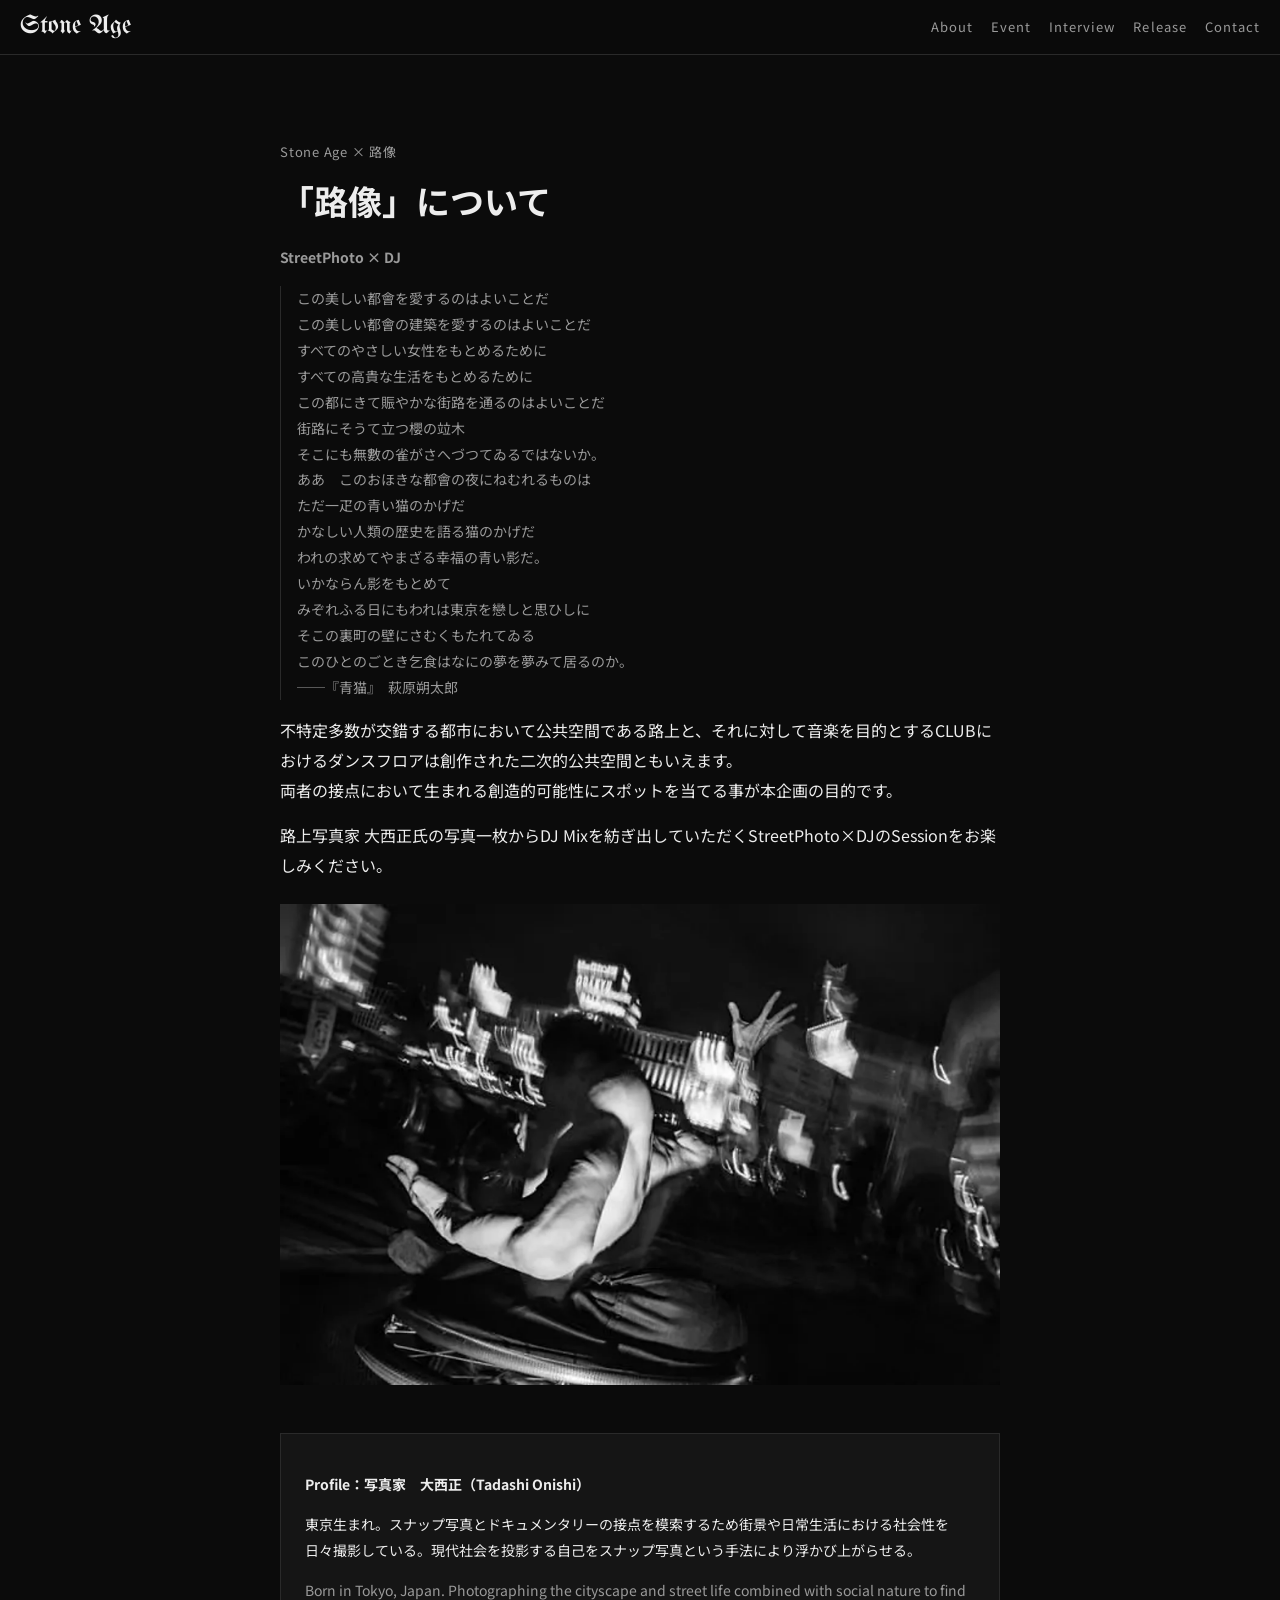
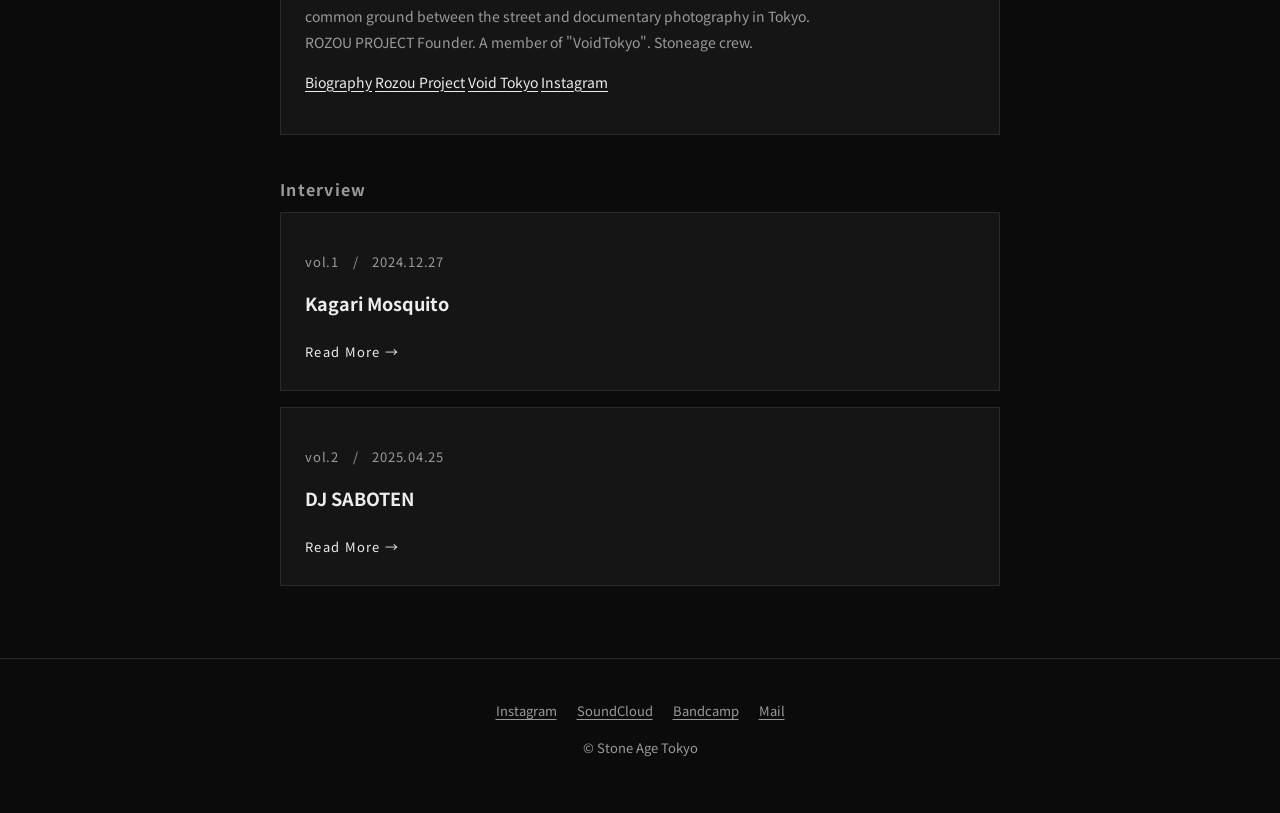
==== interview/index.html @ 6eb326c9 "Interview vol.1 Kagari Mosquito を追加し、トップで大きく紹介 - 元サイトの記事（2024.12.27）の本文（日英）、写真（2倍に拡大）、SoundCloud ミック" ====
<!doctype html>
<html lang="ja">
<head>
  <meta charset="utf-8">
  <meta name="viewport" content="width=device-width, initial-scale=1">
  <title>「路像」について｜Stone Age Tokyo</title>
  <meta name="description" content="路上写真とDJを掛け合わせる Stone Age × 路像「StreetPhoto × DJ」について。">
  <link rel="preconnect" href="https://fonts.googleapis.com">
  <link rel="preconnect" href="https://fonts.gstatic.com" crossorigin>
  <link href="https://fonts.googleapis.com/css2?family=Noto+Sans+JP:wght@400;700&family=UnifrakturMaguntia&display=swap" rel="stylesheet">
  <link rel="stylesheet" href="../assets/style.css">
</head>
<body>
  <header class="site-header">
    <a class="logo" href="../">Stone Age</a>
    <nav class="nav">
      <a href="../#about">About</a>
      <a href="../#event">Event</a>
      <a href="../#interview">Interview</a>
      <a href="../#release">Release</a>
      <a href="../#contact">Contact</a>
    </nav>
  </header>

  <main>
    <section>
      <div class="article">
        <p class="meta">Stone Age × 路像</p>
        <h1>「路像」について<br><span class="en">StreetPhoto × DJ</span></h1>

        <p class="poem">この美しい都會を愛するのはよいことだ
この美しい都會の建築を愛するのはよいことだ
すべてのやさしい女性をもとめるために
すべての高貴な生活をもとめるために
この都にきて賑やかな街路を通るのはよいことだ
街路にそうて立つ櫻の竝木
そこにも無數の雀がさへづつてゐるではないか。
ああ　このおほきな都會の夜にねむれるものは
ただ一疋の青い猫のかげだ
かなしい人類の歴史を語る猫のかげだ
われの求めてやまざる幸福の青い影だ。
いかならん影をもとめて
みぞれふる日にもわれは東京を戀しと思ひしに
そこの裏町の壁にさむくもたれてゐる
このひとのごとき乞食はなにの夢を夢みて居るのか。
──『青猫』　萩原朔太郎</p>

        <p>不特定多数が交錯する都市において公共空間である路上と、それに対して音楽を目的とするCLUBにおけるダンスフロアは創作された二次的公共空間ともいえます。<br>
        両者の接点において生まれる創造的可能性にスポットを当てる事が本企画の目的です。</p>
        <p>路上写真家 大西正氏の写真一枚からDJ Mixを紡ぎ出していただくStreetPhoto×DJのSessionをお楽しみください。</p>

        <img src="../assets/img/rozou.webp" alt="大西正の路上写真" width="1770" height="1182" style="margin:24px 0">

        <div class="profile" id="tadashi-onishi">
          <p><b>Profile：写真家　大西正（Tadashi Onishi）</b></p>
          <p>東京生まれ。スナップ写真とドキュメンタリーの接点を模索するため街景や日常生活における社会性を日々撮影している。現代社会を投影する自己をスナップ写真という手法により浮かび上がらせる。</p>
          <p class="en">Born in Tokyo, Japan. Photographing the cityscape and street life combined with social nature to find common ground between the street and documentary photography in Tokyo.<br>ROZOU PROJECT Founder. A member of "VoidTokyo". Stoneage crew.</p>
          <p>
            <a href="https://www.tadashionishi.com/about" target="_blank" rel="noopener">Biography</a>
            <a href="https://www.tadashionishi.com/rozou" target="_blank" rel="noopener">Rozou Project</a>
            <a href="http://voidtokyo.media/members/tadashionishi" target="_blank" rel="noopener">Void Tokyo</a>
            <a href="https://www.instagram.com/tadashionishi" target="_blank" rel="noopener">Instagram</a>
          </p>
        </div>

        <h2>Interview</h2>
        <a class="card" href="kagari-mosquito.html" style="display:block;text-decoration:none;margin-bottom:16px">
          <p class="meta">vol.1　/　2024.12.27</p>
          <h3>Kagari Mosquito</h3>
          <span class="more">Read More →</span>
        </a>
        <a class="card" href="dj-saboten.html" style="display:block;text-decoration:none">
          <p class="meta">vol.2　/　2025.04.25</p>
          <h3>DJ SABOTEN</h3>
          <span class="more">Read More →</span>
        </a>
      </div>
    </section>
  </main>

  <footer class="site-footer">
    <div class="links">
      <a href="https://www.instagram.com/stone.age.tokyo/" target="_blank" rel="noopener">Instagram</a>
      <a href="https://soundcloud.com/stoneage-tokyo" target="_blank" rel="noopener">SoundCloud</a>
      <a href="https://stoneagetokyo.bandcamp.com/" target="_blank" rel="noopener">Bandcamp</a>
      <a href="mailto:stone.age.since2018@gmail.com">Mail</a>
    </div>
    <p>© Stone Age Tokyo</p>
  </footer>
</body>
</html>
---- assets/style.css ----
:root {
  --bg: #0b0b0b;
  --bg-2: #151515;
  --fg: #ededed;
  --fg-dim: #9a9a9a;
  --line: #2a2a2a;
  --accent: #ffffff;
  --max: 1080px;
  --gutter: 20px;
  --font: "Noto Sans JP", "Hiragino Kaku Gothic ProN", "Yu Gothic", sans-serif;
  --font-display: "UnifrakturMaguntia", "Old English Text MT", serif;
}

* { box-sizing: border-box; }
html { scroll-behavior: smooth; }
body {
  margin: 0;
  background: var(--bg);
  color: var(--fg);
  font-family: var(--font);
  font-size: 16px;
  line-height: 1.85;
  -webkit-font-smoothing: antialiased;
}
a { color: inherit; text-underline-offset: 3px; }
a:hover { color: var(--accent); }
img { max-width: 100%; height: auto; display: block; }

/* header */
.site-header {
  position: sticky; top: 0; z-index: 10;
  display: flex; align-items: center; justify-content: space-between;
  padding: 14px var(--gutter);
  background: rgba(11, 11, 11, .88);
  backdrop-filter: blur(6px);
  border-bottom: 1px solid var(--line);
}
.logo { font-family: var(--font-display); font-size: 26px; text-decoration: none; line-height: 1; white-space: nowrap; margin-right: 16px; }
@media (max-width: 520px) {
  .site-header { flex-direction: column; align-items: flex-start; gap: 8px; }
  .nav { gap: 14px; font-size: 12px; }
}
.nav { display: flex; gap: 18px; flex-wrap: wrap; font-size: 13px; letter-spacing: .08em; }
.nav a { text-decoration: none; color: var(--fg-dim); }
.nav a:hover { color: var(--fg); }

/* hero */
.hero {
  position: relative;
  min-height: 78vh;
  display: grid; place-items: center; text-align: center;
  overflow: hidden;
  background:
    radial-gradient(ellipse at 30% 30%, #3a3a3a 0, transparent 45%),
    radial-gradient(ellipse at 70% 60%, #2b2b2b 0, transparent 50%),
    radial-gradient(ellipse at 50% 90%, #1d1d1d 0, transparent 60%),
    var(--bg);
}
.hero img.hero-bg { position: absolute; inset: 0; width: 100%; height: 100%; object-fit: cover; filter: grayscale(1) contrast(1.1); opacity: .85; }
.hero-inner { position: relative; padding: 0 var(--gutter); }
.hero h1 { font-family: var(--font-display); font-weight: 400; font-size: clamp(56px, 12vw, 128px); line-height: 1; margin: 0; text-shadow: 0 2px 24px rgba(0,0,0,.8); }
.hero .since { font-family: var(--font-display); font-size: clamp(28px, 5vw, 52px); margin: 8px 0 0; text-shadow: 0 2px 16px rgba(0,0,0,.8); }
.hero .tagline { margin: 20px 0 0; color: var(--fg-dim); font-size: 14px; letter-spacing: .12em; }

/* sections */
main section { padding: 72px var(--gutter); border-bottom: 1px solid var(--line); }
.wrap { max-width: var(--max); margin: 0 auto; }
.section-title { font-family: var(--font-display); font-weight: 400; font-size: clamp(36px, 6vw, 56px); margin: 0 0 8px; line-height: 1.1; }
.section-sub { color: var(--fg-dim); font-size: 13px; letter-spacing: .12em; margin: 0 0 32px; }
.lead { font-size: 18px; }
.en { color: var(--fg-dim); font-size: 14px; }
.grid-2 { display: grid; gap: 32px; grid-template-columns: 1fr; }
@media (min-width: 760px) { .grid-2 { grid-template-columns: 1fr 1fr; } }

/* cards */
.card { background: var(--bg-2); border: 1px solid var(--line); padding: 24px; }
.card h3 { margin: 0 0 8px; font-size: 18px; }
.meta { color: var(--fg-dim); font-size: 13px; letter-spacing: .06em; }
.more { display: inline-block; margin-top: 12px; font-size: 13px; letter-spacing: .1em; }

/* events */
.event { display: grid; gap: 8px 24px; padding: 24px 0; border-top: 1px solid var(--line); }
.event:first-of-type { border-top: 0; }
@media (min-width: 760px) { .event { grid-template-columns: 180px 1fr; } }
.event .date { font-size: 14px; color: var(--fg-dim); letter-spacing: .06em; }
.event h3 { margin: 0; font-size: 20px; }
.event .venue { color: var(--fg-dim); font-size: 14px; margin: 0 0 8px; }
.lineup { margin: 0; padding: 0; list-style: none; font-size: 14px; }
.lineup li { margin: 2px 0; }
.lineup b { display: inline-block; min-width: 90px; color: var(--fg-dim); font-weight: 400; }
.next { border: 1px dashed var(--line); padding: 24px; color: var(--fg-dim); }

.flyer { width: 100%; max-width: 360px; margin-top: 16px; border: 1px solid var(--line); }
.video { position: relative; aspect-ratio: 16 / 9; margin: 8px 0; max-width: 720px; }
.video iframe { position: absolute; inset: 0; width: 100%; height: 100%; border: 0; }
.card.feature { display: grid; gap: 24px; margin-top: 24px; align-items: center; }
.card.feature img { width: 100%; aspect-ratio: 1 / 1; object-fit: cover; }
.card.feature h3 { font-size: 28px; }
@media (min-width: 760px) { .card.feature { grid-template-columns: 2fr 3fr; } }
.card-img { width: 100%; aspect-ratio: 3 / 2; object-fit: cover; margin-bottom: 16px; filter: grayscale(.15); }

/* release */
.release-cover { width: 100%; aspect-ratio: 1 / 1; object-fit: cover; background: var(--bg-2); border: 1px solid var(--line); }
.button { display: inline-block; padding: 10px 18px; border: 1px solid var(--fg); text-decoration: none; font-size: 13px; letter-spacing: .1em; margin: 8px 8px 0 0; }
.button:hover { background: var(--fg); color: var(--bg); }

/* article */
.article { max-width: 720px; margin: 0 auto; }
.article h1 { font-size: clamp(24px, 4vw, 34px); line-height: 1.4; margin: 0 0 8px; }
.article h2 { font-size: 16px; margin: 40px 0 8px; color: var(--fg-dim); letter-spacing: .08em; }
.poem { white-space: pre-line; color: var(--fg-dim); font-size: 14px; border-left: 1px solid var(--line); padding-left: 16px; }
.profile { margin-top: 48px; padding: 24px; background: var(--bg-2); border: 1px solid var(--line); font-size: 14px; }

/* footer */
.site-footer { padding: 40px var(--gutter); text-align: center; color: var(--fg-dim); font-size: 13px; }
.site-footer .links { display: flex; gap: 20px; justify-content: center; margin-bottom: 12px; flex-wrap: wrap; }
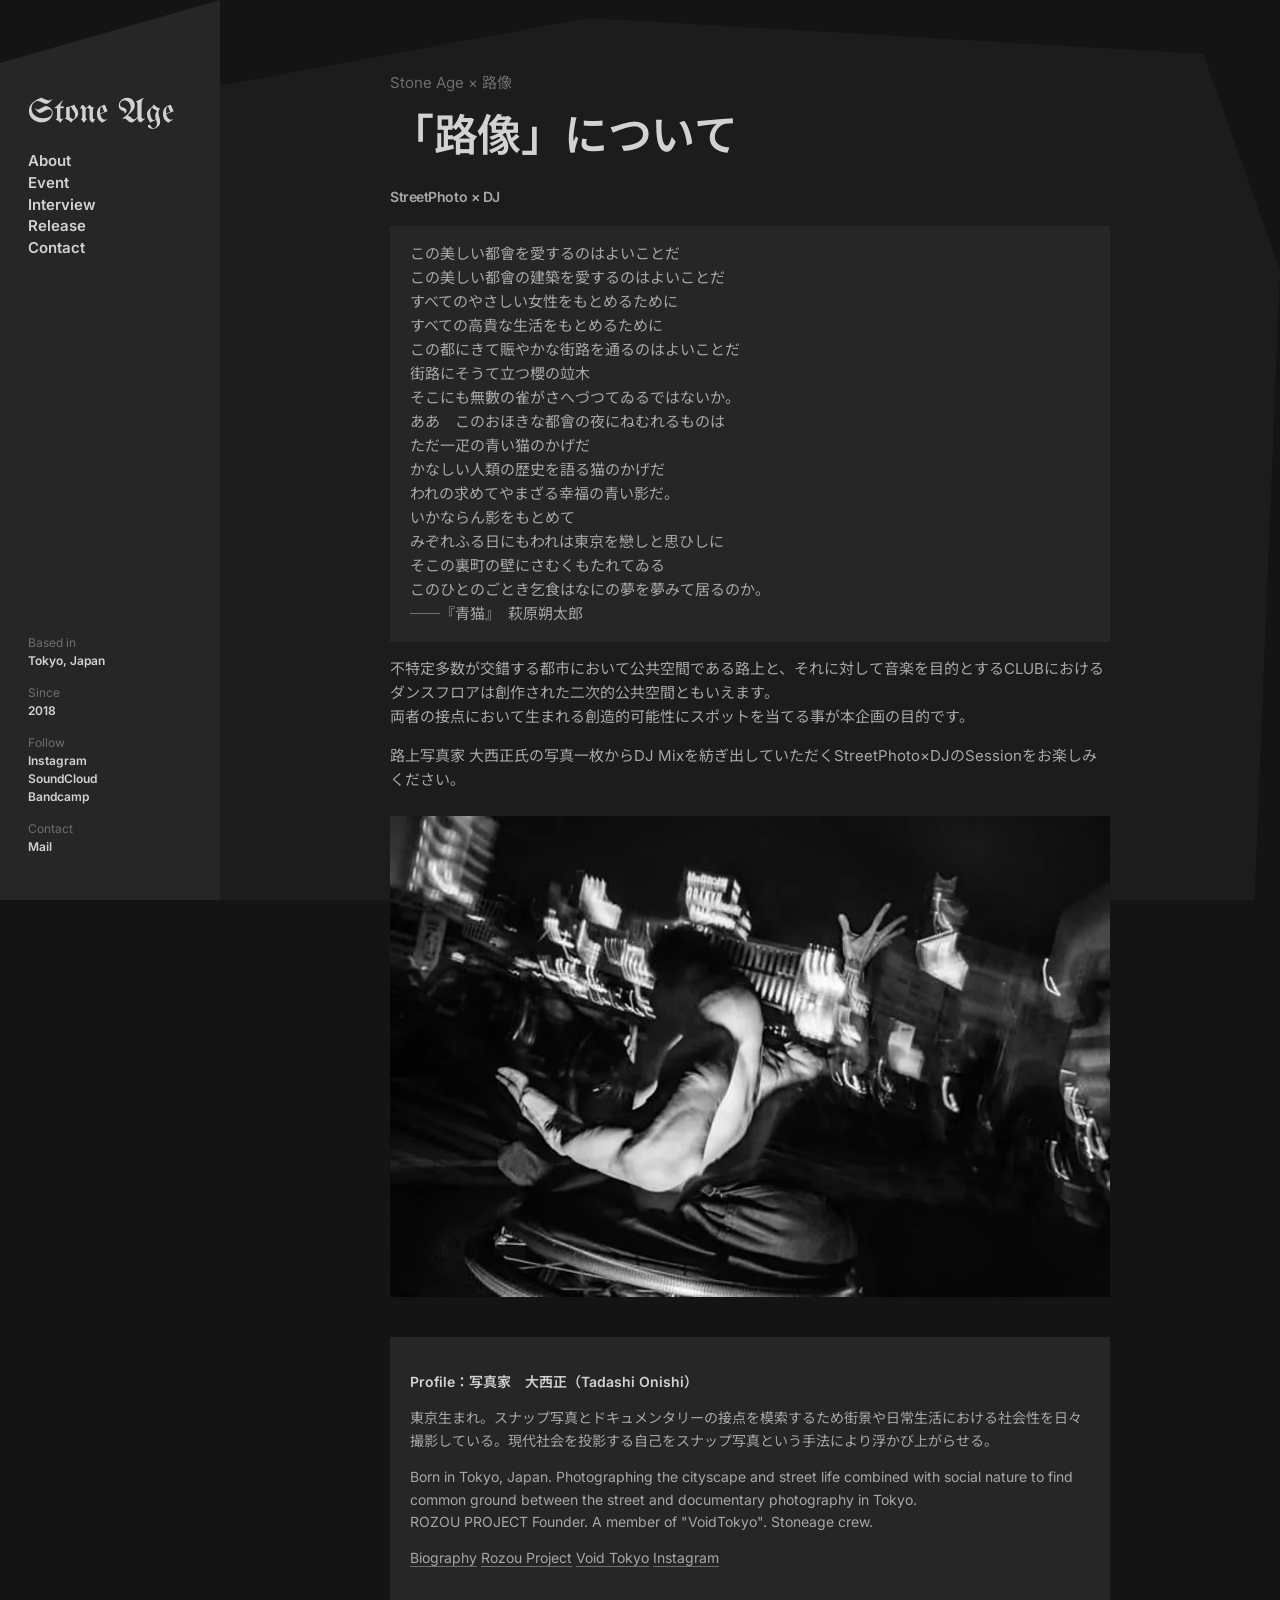
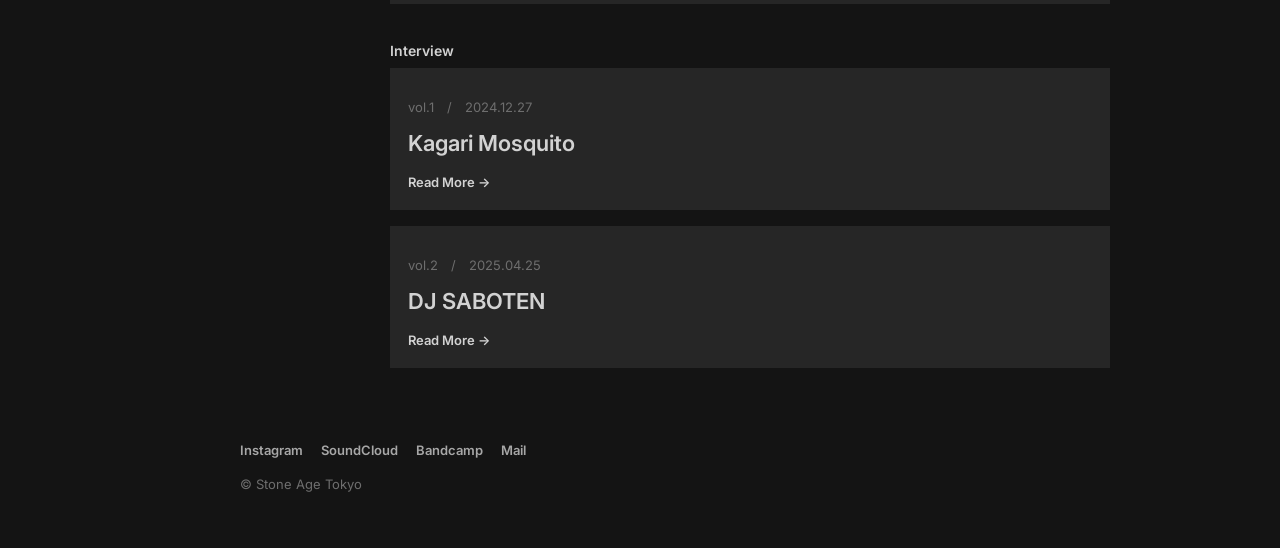
==== commit 3854a983: "デザインを調整（グレーの階調・グロテスク体・左サイドバー・日付カード） - 抑えたグレーの配色と Inter の太字見出しに変更（ロゴと題字はブラックレターのまま） - PC では左に固定サイドバー（" ====
--- a/interview/index.html
+++ b/interview/index.html
@@ -7,7 +7,7 @@
   <meta name="description" content="路上写真とDJを掛け合わせる Stone Age × 路像「StreetPhoto × DJ」について。">
   <link rel="preconnect" href="https://fonts.googleapis.com">
   <link rel="preconnect" href="https://fonts.gstatic.com" crossorigin>
-  <link href="https://fonts.googleapis.com/css2?family=Noto+Sans+JP:wght@400;700&family=UnifrakturMaguntia&display=swap" rel="stylesheet">
+  <link href="https://fonts.googleapis.com/css2?family=Inter:wght@400;600&family=Noto+Sans+JP:wght@400;600&family=UnifrakturMaguntia&display=swap" rel="stylesheet">
   <link rel="stylesheet" href="../assets/style.css">
 </head>
 <body>
@@ -20,6 +20,12 @@
       <a href="../#release">Release</a>
       <a href="../#contact">Contact</a>
     </nav>
+    <dl class="side-info">
+      <dt>Based in</dt><dd>Tokyo, Japan</dd>
+      <dt>Since</dt><dd>2018</dd>
+      <dt>Follow</dt><dd><a href="https://www.instagram.com/stone.age.tokyo/" target="_blank" rel="noopener">Instagram</a><br><a href="https://soundcloud.com/stoneage-tokyo" target="_blank" rel="noopener">SoundCloud</a><br><a href="https://stoneagetokyo.bandcamp.com/" target="_blank" rel="noopener">Bandcamp</a></dd>
+      <dt>Contact</dt><dd><a href="mailto:stone.age.since2018@gmail.com">Mail</a></dd>
+    </dl>
   </header>
 
   <main>
--- a/assets/style.css
+++ b/assets/style.css
@@ -1,13 +1,18 @@
+/* 参考：抑えたグレーの階調、グロテスク体の太字見出し、左の固定サイドバー、斜めに切ったパネル、
+   日付カードのグリッド。ロゴとトップの題字だけブラックレターを残す */
 :root {
-  --bg: #0b0b0b;
-  --bg-2: #151515;
-  --fg: #ededed;
-  --fg-dim: #9a9a9a;
-  --line: #2a2a2a;
-  --accent: #ffffff;
-  --max: 1080px;
+  --bg: #141414;
+  --shape: #1c1c1c;
+  --panel: #262626;
+  --panel-2: #2f2f2f;
+  --fg: #a7a7a7;
+  --fg-strong: #d2d2d2;
+  --fg-dim: #6e6e6e;
+  --line: #303030;
+  --side: 220px;
+  --max: 1100px;
   --gutter: 20px;
-  --font: "Noto Sans JP", "Hiragino Kaku Gothic ProN", "Yu Gothic", sans-serif;
+  --font: "Inter", "Noto Sans JP", "Hiragino Kaku Gothic ProN", "Yu Gothic", sans-serif;
   --font-display: "UnifrakturMaguntia", "Old English Text MT", serif;
 }
 
@@ -18,99 +23,150 @@
   background: var(--bg);
   color: var(--fg);
   font-family: var(--font);
-  font-size: 16px;
-  line-height: 1.85;
+  font-size: 15px;
+  line-height: 1.6;
   -webkit-font-smoothing: antialiased;
 }
-a { color: inherit; text-underline-offset: 3px; }
-a:hover { color: var(--accent); }
+/* 背景の斜めの面 */
+body::before {
+  content: ""; position: fixed; inset: 0; z-index: -1; pointer-events: none;
+  background: var(--shape);
+  clip-path: polygon(0 14%, 46% 2%, 94% 6%, 100% 30%, 98% 100%, 0 100%);
+}
+a { color: inherit; text-decoration: none; }
+a:hover { color: var(--fg-strong); }
+p a, .lineup a { text-decoration: underline; text-underline-offset: 3px; text-decoration-color: var(--fg-dim); }
 img { max-width: 100%; height: auto; display: block; }
+b, strong { font-weight: 600; color: var(--fg-strong); }
 
-/* header */
+/* ヘッダー（スマホは上部、PC は左の固定サイドバー） */
 .site-header {
   position: sticky; top: 0; z-index: 10;
-  display: flex; align-items: center; justify-content: space-between;
+  display: flex; align-items: center; justify-content: space-between; flex-wrap: wrap; gap: 8px 16px;
   padding: 14px var(--gutter);
-  background: rgba(11, 11, 11, .88);
+  background: rgba(20, 20, 20, .92);
   backdrop-filter: blur(6px);
-  border-bottom: 1px solid var(--line);
 }
-.logo { font-family: var(--font-display); font-size: 26px; text-decoration: none; line-height: 1; white-space: nowrap; margin-right: 16px; }
-@media (max-width: 520px) {
-  .site-header { flex-direction: column; align-items: flex-start; gap: 8px; }
-  .nav { gap: 14px; font-size: 12px; }
+.logo { font-family: var(--font-display); font-size: 28px; line-height: 1; white-space: nowrap; color: var(--fg-strong); }
+.nav { display: flex; gap: 14px; flex-wrap: wrap; font-weight: 600; font-size: 14px; color: var(--fg-strong); }
+.side-info { display: none; }
+
+@media (min-width: 960px) {
+  body { padding-left: var(--side); }
+  .site-header {
+    position: fixed; left: 0; top: 0; bottom: 0; width: var(--side);
+    flex-direction: column; align-items: flex-start; justify-content: flex-start; flex-wrap: nowrap;
+    padding: 96px 24px 32px 28px; gap: 20px;
+    background: var(--panel);
+    clip-path: polygon(0 7%, 100% 0, 100% 100%, 0 100%);
+    backdrop-filter: none;
+  }
+  .logo { font-size: 34px; }
+  .nav { flex-direction: column; gap: 0; font-size: 15px; line-height: 1.45; }
+  .side-info { display: block; margin-top: auto; font-size: 12px; line-height: 1.5; }
+  .side-info dt { color: var(--fg-dim); margin-top: 14px; }
+  .side-info dd { margin: 0; font-weight: 600; color: var(--fg-strong); }
 }
-.nav { display: flex; gap: 18px; flex-wrap: wrap; font-size: 13px; letter-spacing: .08em; }
-.nav a { text-decoration: none; color: var(--fg-dim); }
-.nav a:hover { color: var(--fg); }
 
-/* hero */
+/* トップ：斜めに切った画像パネル */
 .hero {
   position: relative;
-  min-height: 78vh;
+  min-height: 62vh;
+  margin: 24px var(--gutter) 0;
   display: grid; place-items: center; text-align: center;
   overflow: hidden;
-  background:
-    radial-gradient(ellipse at 30% 30%, #3a3a3a 0, transparent 45%),
-    radial-gradient(ellipse at 70% 60%, #2b2b2b 0, transparent 50%),
-    radial-gradient(ellipse at 50% 90%, #1d1d1d 0, transparent 60%),
-    var(--bg);
+  background: var(--panel);
+  clip-path: polygon(0 4%, 100% 0, 100% 90%, 0 100%);
 }
-.hero img.hero-bg { position: absolute; inset: 0; width: 100%; height: 100%; object-fit: cover; filter: grayscale(1) contrast(1.1); opacity: .85; }
+.hero img.hero-bg { position: absolute; inset: 0; width: 100%; height: 100%; object-fit: cover; filter: grayscale(1) contrast(1.05) brightness(.8); }
 .hero-inner { position: relative; padding: 0 var(--gutter); }
-.hero h1 { font-family: var(--font-display); font-weight: 400; font-size: clamp(56px, 12vw, 128px); line-height: 1; margin: 0; text-shadow: 0 2px 24px rgba(0,0,0,.8); }
-.hero .since { font-family: var(--font-display); font-size: clamp(28px, 5vw, 52px); margin: 8px 0 0; text-shadow: 0 2px 16px rgba(0,0,0,.8); }
-.hero .tagline { margin: 20px 0 0; color: var(--fg-dim); font-size: 14px; letter-spacing: .12em; }
+.hero h1 { font-family: var(--font-display); font-weight: 400; font-size: clamp(56px, 11vw, 120px); line-height: 1; margin: 0; color: #e6e6e6; text-shadow: 0 2px 24px rgba(0,0,0,.8); }
+.hero .since { font-family: var(--font-display); font-size: clamp(26px, 4.5vw, 46px); margin: 8px 0 0; color: #e6e6e6; text-shadow: 0 2px 16px rgba(0,0,0,.8); }
+.hero .tagline { margin: 18px 0 0; color: var(--fg-strong); font-size: 14px; font-weight: 600; text-shadow: 0 1px 8px rgba(0,0,0,.9); }
 
-/* sections */
-main section { padding: 72px var(--gutter); border-bottom: 1px solid var(--line); }
+/* セクション */
+main section { padding: 56px var(--gutter) 24px; }
 .wrap { max-width: var(--max); margin: 0 auto; }
-.section-title { font-family: var(--font-display); font-weight: 400; font-size: clamp(36px, 6vw, 56px); margin: 0 0 8px; line-height: 1.1; }
-.section-sub { color: var(--fg-dim); font-size: 13px; letter-spacing: .12em; margin: 0 0 32px; }
-.lead { font-size: 18px; }
-.en { color: var(--fg-dim); font-size: 14px; }
-.grid-2 { display: grid; gap: 32px; grid-template-columns: 1fr; }
+.section-title { font-family: var(--font); font-weight: 600; font-size: 15px; color: var(--fg-strong); margin: 0 0 4px; line-height: 1.3; }
+.section-sub { color: var(--fg-dim); font-size: 13px; margin: 0 0 20px; }
+main h3 { font-weight: 600; color: var(--fg-strong); }
+#event > .wrap > h3 { font-size: 15px; margin: 32px 0 12px; }
+.lead { font-size: 22px; font-weight: 600; line-height: 1.35; color: var(--fg-strong); }
+.en { color: var(--fg); font-size: 14px; }
+.meta { color: var(--fg-dim); font-size: 13px; }
+.grid-2 { display: grid; gap: 24px; grid-template-columns: 1fr; }
 @media (min-width: 760px) { .grid-2 { grid-template-columns: 1fr 1fr; } }
 
-/* cards */
-.card { background: var(--bg-2); border: 1px solid var(--line); padding: 24px; }
-.card h3 { margin: 0 0 8px; font-size: 18px; }
-.meta { color: var(--fg-dim); font-size: 13px; letter-spacing: .06em; }
-.more { display: inline-block; margin-top: 12px; font-size: 13px; letter-spacing: .1em; }
+/* カード */
+.card { display: block; background: var(--panel); padding: 16px 18px; color: var(--fg); }
+.card:hover { background: var(--panel-2); color: var(--fg); }
+.card h3 { margin: 0 0 6px; font-size: 22px; line-height: 1.15; }
+.more { display: inline-block; margin-top: 10px; font-size: 13px; font-weight: 600; color: var(--fg-strong); }
+.card-img { width: 100%; aspect-ratio: 3 / 2; object-fit: cover; margin-bottom: 14px; filter: grayscale(1); }
 
-/* events */
-.event { display: grid; gap: 8px 24px; padding: 24px 0; border-top: 1px solid var(--line); }
-.event:first-of-type { border-top: 0; }
-@media (min-width: 760px) { .event { grid-template-columns: 180px 1fr; } }
-.event .date { font-size: 14px; color: var(--fg-dim); letter-spacing: .06em; }
-.event h3 { margin: 0; font-size: 20px; }
-.event .venue { color: var(--fg-dim); font-size: 14px; margin: 0 0 8px; }
-.lineup { margin: 0; padding: 0; list-style: none; font-size: 14px; }
-.lineup li { margin: 2px 0; }
-.lineup b { display: inline-block; min-width: 90px; color: var(--fg-dim); font-weight: 400; }
-.next { border: 1px dashed var(--line); padding: 24px; color: var(--fg-dim); }
+/* イベント：日付カードのグリッド */
+.event-grid { display: grid; gap: 2px; grid-template-columns: repeat(auto-fill, minmax(240px, 1fr)); margin-top: 8px; }
+.event { background: var(--panel); padding: 14px 16px 18px; display: flex; flex-direction: column; gap: 4px; }
+.event .date { margin: 0; font-weight: 600; color: var(--fg-strong); font-size: 14px; line-height: 1.3; }
+.event .dow { display: block; font-weight: 400; color: var(--fg); }
+.event h3 { margin: 4px 0 2px; font-size: 22px; line-height: 1.12; letter-spacing: -.01em; }
+.event .venue { margin: 0 0 6px; color: var(--fg); font-size: 13px; }
+.event > div > p { font-size: 13px; }
+.lineup { margin: 6px 0 0; padding: 0; list-style: none; font-size: 12.5px; line-height: 1.5; }
+.lineup li { margin: 3px 0; }
+.lineup b { display: block; color: var(--fg-dim); font-weight: 400; font-size: 11.5px; }
+.next { background: var(--panel); padding: 18px; color: var(--fg); }
+.event.next-event { grid-column: 1 / -1; padding: 22px 24px 26px; }
+.event.next-event h3 { font-size: clamp(28px, 4vw, 44px); }
+.event.next-event .lineup { columns: 2 260px; column-gap: 32px; font-size: 13.5px; }
+.event.next-event .lineup li { break-inside: avoid; }
+.timetable { margin-top: 14px; font-size: 13px; }
+.timetable summary { cursor: pointer; font-weight: 600; color: var(--fg-strong); }
+.timetable .grid-2 { margin-top: 10px; gap: 12px; }
+.timetable .lineup { columns: auto; }
+.flyer { width: 100%; margin-top: 12px; }
+.video { position: relative; aspect-ratio: 16 / 9; margin: 8px 0; }
+.video iframe { position: absolute; inset: 0; width: 100%; height: 100%; border: 0; }
 
-.flyer { width: 100%; max-width: 360px; margin-top: 16px; border: 1px solid var(--line); }
-.video { position: relative; aspect-ratio: 16 / 9; margin: 8px 0; max-width: 720px; }
-.video iframe { position: absolute; inset: 0; width: 100%; height: 100%; border: 0; }
-.card.feature { display: grid; gap: 24px; margin-top: 24px; align-items: center; }
-.card.feature img { width: 100%; aspect-ratio: 1 / 1; object-fit: cover; }
-.card.feature h3 { font-size: 28px; }
+/* 年ごとの見出し・開閉 */
+.year-title { font-family: var(--font); font-weight: 600; font-size: 26px; color: var(--fg-dim); margin: 36px 0 4px; display: inline-block; }
+details.year { margin-top: 20px; }
+details.year > summary { cursor: pointer; list-style: none; }
+details.year > summary::-webkit-details-marker { display: none; }
+details.year > summary .year-title { margin: 8px 0 4px; }
+details.year > summary::after { content: "＋"; margin-left: 12px; font-size: 18px; color: var(--fg-dim); }
+details.year[open] > summary::after { content: "－"; }
+details.year > summary:hover .year-title { color: var(--fg-strong); }
+
+/* インタビュー */
+.vol-tabs { display: flex; gap: 2px; flex-wrap: wrap; margin-top: 16px; }
+.vol-tabs button, .vol-nav a {
+  font: inherit; font-size: 13px; font-weight: 600;
+  padding: 8px 16px; border: 0; background: var(--panel); color: var(--fg);
+  cursor: pointer;
+}
+.vol-tabs button:hover, .vol-nav a:hover { background: var(--panel-2); color: var(--fg-strong); }
+.vol-tabs button[aria-selected="true"], .vol-nav a[aria-current="page"] { background: var(--fg-strong); color: var(--bg); }
+.vol-nav { display: flex; gap: 2px; flex-wrap: wrap; margin: 0 0 24px; }
+.card.feature[hidden] { display: none; }
+.card.feature { display: grid; gap: 20px; margin-top: 2px; align-items: start; padding: 20px; }
+.card.feature img { width: 100%; aspect-ratio: 1 / 1; object-fit: cover; filter: grayscale(1); }
+.card.feature h3 { font-size: clamp(28px, 4vw, 40px); }
 @media (min-width: 760px) { .card.feature { grid-template-columns: 2fr 3fr; } }
-.card-img { width: 100%; aspect-ratio: 3 / 2; object-fit: cover; margin-bottom: 16px; filter: grayscale(.15); }
 
-/* release */
-.release-cover { width: 100%; aspect-ratio: 1 / 1; object-fit: cover; background: var(--bg-2); border: 1px solid var(--line); }
-.button { display: inline-block; padding: 10px 18px; border: 1px solid var(--fg); text-decoration: none; font-size: 13px; letter-spacing: .1em; margin: 8px 8px 0 0; }
-.button:hover { background: var(--fg); color: var(--bg); }
+/* リリース */
+.release-cover { width: 100%; aspect-ratio: 1 / 1; object-fit: cover; background: var(--panel); }
+.button { display: inline-block; padding: 9px 16px; background: var(--panel); color: var(--fg-strong); font-size: 13px; font-weight: 600; margin: 8px 8px 0 0; }
+.button:hover { background: var(--fg-strong); color: var(--bg); }
 
-/* article */
+/* 記事ページ */
 .article { max-width: 720px; margin: 0 auto; }
-.article h1 { font-size: clamp(24px, 4vw, 34px); line-height: 1.4; margin: 0 0 8px; }
-.article h2 { font-size: 16px; margin: 40px 0 8px; color: var(--fg-dim); letter-spacing: .08em; }
-.poem { white-space: pre-line; color: var(--fg-dim); font-size: 14px; border-left: 1px solid var(--line); padding-left: 16px; }
-.profile { margin-top: 48px; padding: 24px; background: var(--bg-2); border: 1px solid var(--line); font-size: 14px; }
+.article h1 { font-size: clamp(30px, 5vw, 44px); line-height: 1.15; margin: 0 0 8px; color: var(--fg-strong); font-weight: 600; letter-spacing: -.01em; }
+.article h2 { font-size: 14px; margin: 36px 0 6px; color: var(--fg-strong); font-weight: 600; }
+.article > p, .article .en p { font-size: 15px; }
+.poem { white-space: pre-line; color: var(--fg); font-size: 14px; background: var(--panel); padding: 16px 20px; }
+.profile { margin-top: 40px; padding: 20px; background: var(--panel); font-size: 14px; }
 
-/* footer */
-.site-footer { padding: 40px var(--gutter); text-align: center; color: var(--fg-dim); font-size: 13px; }
-.site-footer .links { display: flex; gap: 20px; justify-content: center; margin-bottom: 12px; flex-wrap: wrap; }
+/* フッター */
+.site-footer { padding: 48px var(--gutter) 40px; color: var(--fg-dim); font-size: 13px; max-width: var(--max); margin: 0 auto; }
+.site-footer .links { display: flex; gap: 18px; margin-bottom: 10px; flex-wrap: wrap; font-weight: 600; color: var(--fg); }
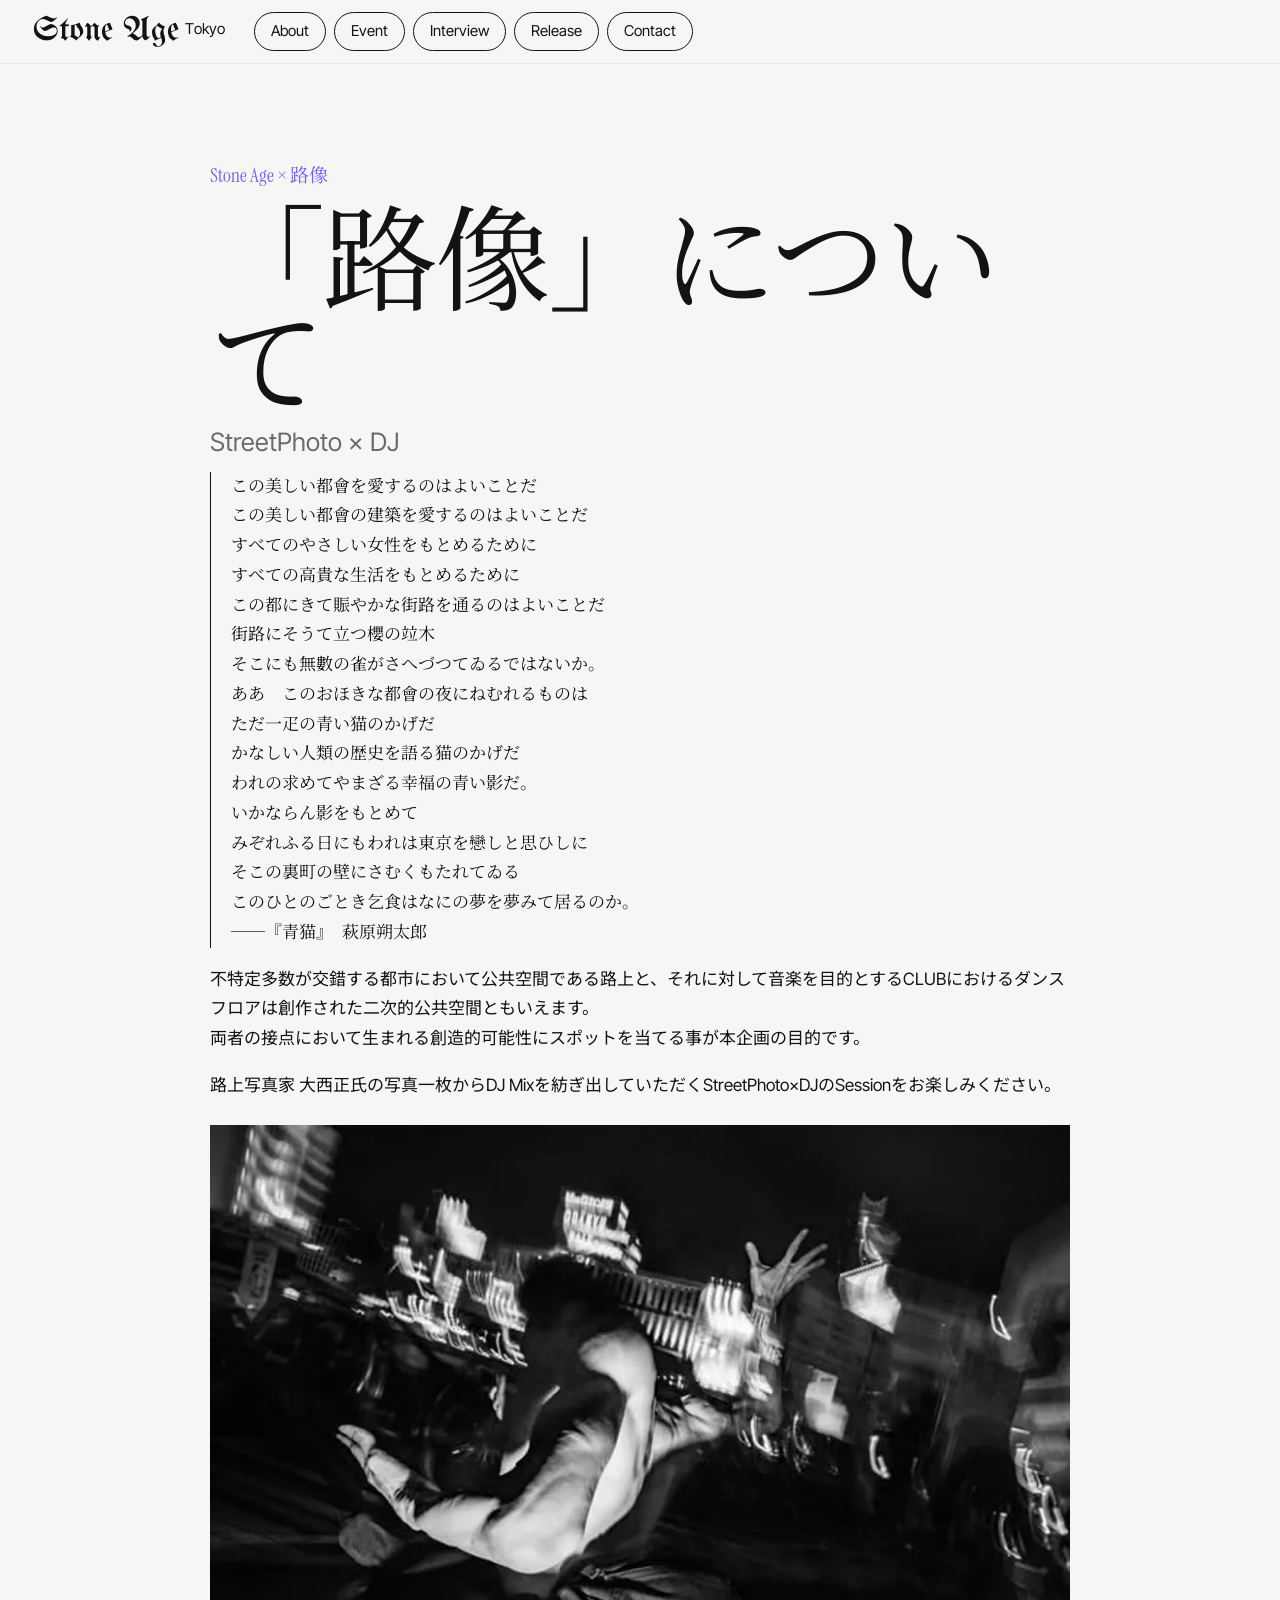
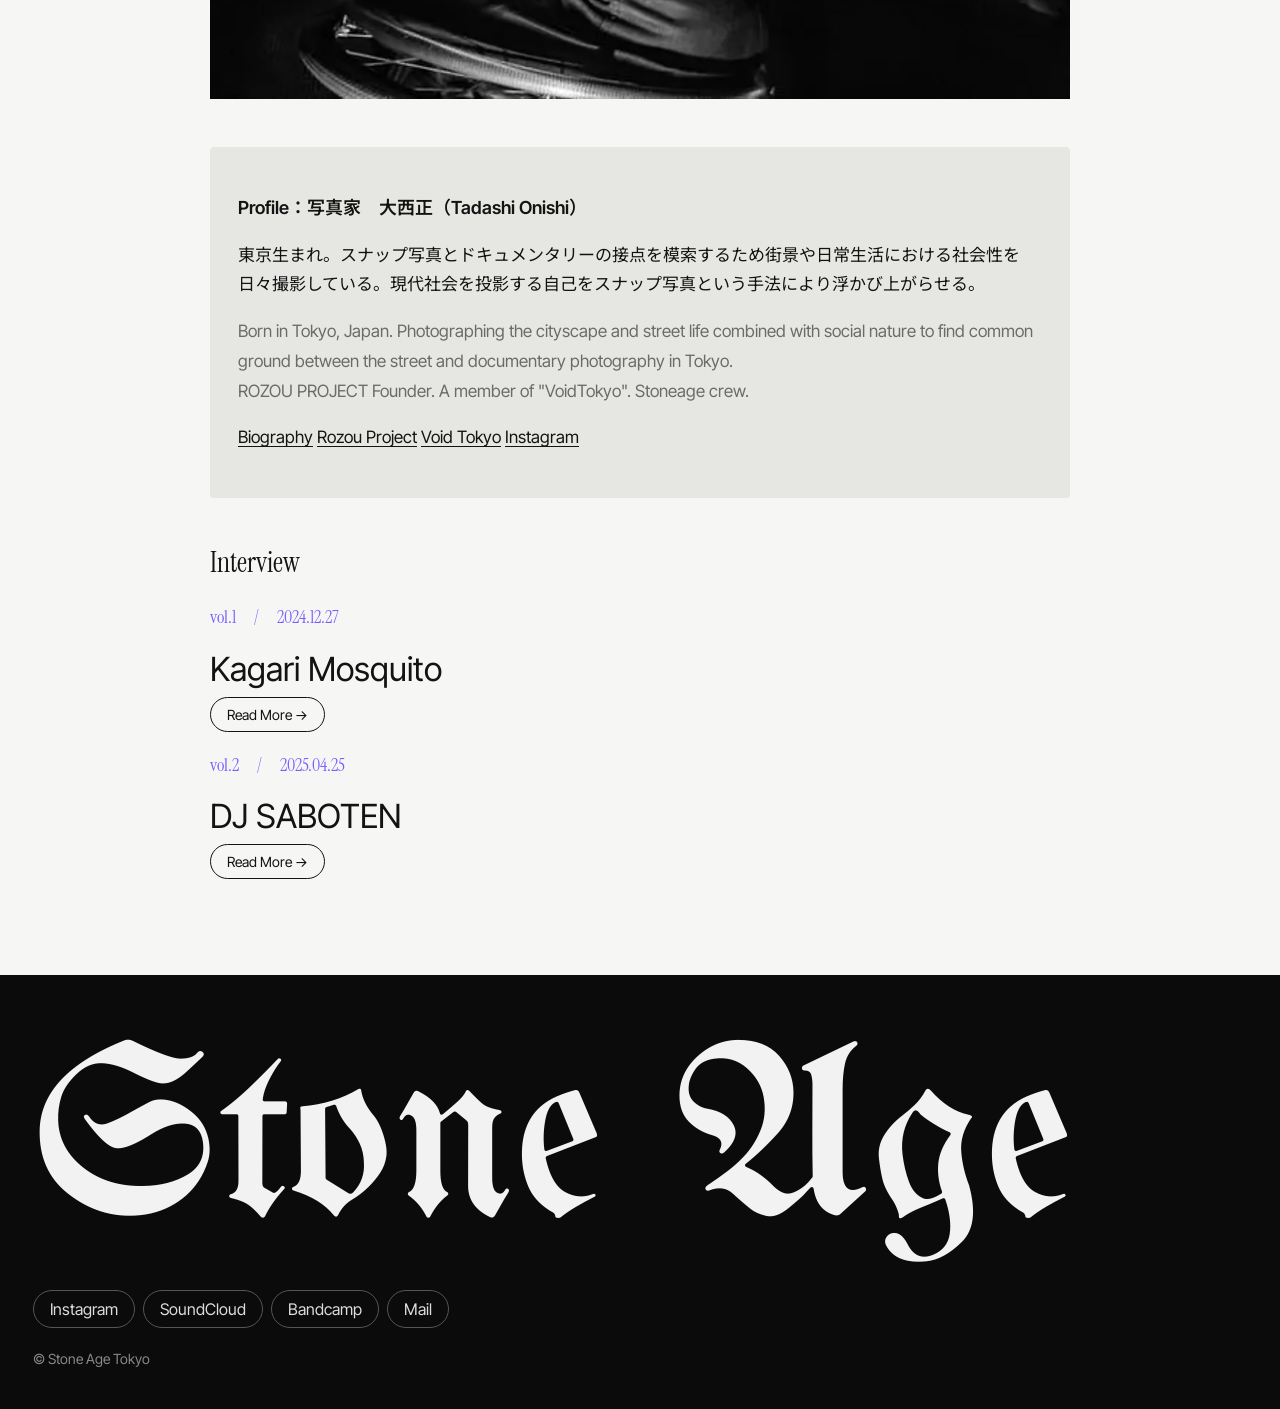
==== commit fa0757a7: "CTM Festival を参考にデザインを作り直し - 明るい紙色の背景、黒アウトラインのピル型ナビ（現在位置を強調） - Instrument Serif の大きな見出しとリード文、Inter T" ====
--- a/interview/index.html
+++ b/interview/index.html
@@ -7,7 +7,7 @@
   <meta name="description" content="路上写真とDJを掛け合わせる Stone Age × 路像「StreetPhoto × DJ」について。">
   <link rel="preconnect" href="https://fonts.googleapis.com">
   <link rel="preconnect" href="https://fonts.gstatic.com" crossorigin>
-  <link href="https://fonts.googleapis.com/css2?family=Inter:wght@400;600&family=Noto+Sans+JP:wght@400;600&family=UnifrakturMaguntia&display=swap" rel="stylesheet">
+  <link href="https://fonts.googleapis.com/css2?family=Inter+Tight:wght@400;500;600&family=Instrument+Serif&family=Noto+Sans+JP:wght@400;600&family=Noto+Serif+JP:wght@400&family=UnifrakturMaguntia&display=swap" rel="stylesheet">
   <link rel="stylesheet" href="../assets/style.css">
 </head>
 <body>
--- a/assets/style.css
+++ b/assets/style.css
@@ -1,19 +1,19 @@
-/* 参考：抑えたグレーの階調、グロテスク体の太字見出し、左の固定サイドバー、斜めに切ったパネル、
-   日付カードのグリッド。ロゴとトップの題字だけブラックレターを残す */
+/* 参考：明るい紙色の背景、黒のアウトラインのピル型ナビ、大きなセリフ体の見出しとリード文、
+   グロテスク体のタイトル、紫のアクセント、大きな写真のカード、黒いフッター。
+   ロゴはブラックレターを残す */
 :root {
-  --bg: #141414;
-  --shape: #1c1c1c;
-  --panel: #262626;
-  --panel-2: #2f2f2f;
-  --fg: #a7a7a7;
-  --fg-strong: #d2d2d2;
-  --fg-dim: #6e6e6e;
-  --line: #303030;
-  --side: 220px;
-  --max: 1100px;
-  --gutter: 20px;
-  --font: "Inter", "Noto Sans JP", "Hiragino Kaku Gothic ProN", "Yu Gothic", sans-serif;
-  --font-display: "UnifrakturMaguntia", "Old English Text MT", serif;
+  --bg: #f6f6f4;
+  --fg: #131314;
+  --fg-dim: #6b6b6b;
+  --line: #131314;
+  --soft: #e6e6e2;
+  --accent: #7a5cff;
+  --ink: #0b0b0c;
+  --max: 1360px;
+  --gutter: clamp(16px, 2.6vw, 36px);
+  --sans: "Inter Tight", "Inter", "Noto Sans JP", "Hiragino Kaku Gothic ProN", sans-serif;
+  --serif: "Instrument Serif", "Noto Serif JP", "Hiragino Mincho ProN", serif;
+  --black: "UnifrakturMaguntia", "Old English Text MT", serif;
 }
 
 * { box-sizing: border-box; }
@@ -22,151 +22,162 @@
   margin: 0;
   background: var(--bg);
   color: var(--fg);
-  font-family: var(--font);
-  font-size: 15px;
-  line-height: 1.6;
+  font-family: var(--sans);
+  font-size: 16px;
+  line-height: 1.5;
   -webkit-font-smoothing: antialiased;
 }
-/* 背景の斜めの面 */
-body::before {
-  content: ""; position: fixed; inset: 0; z-index: -1; pointer-events: none;
-  background: var(--shape);
-  clip-path: polygon(0 14%, 46% 2%, 94% 6%, 100% 30%, 98% 100%, 0 100%);
+a { color: inherit; text-decoration: none; }
+p a, .lineup a { text-decoration: underline; text-underline-offset: 3px; }
+img { max-width: 100%; height: auto; display: block; }
+b, strong { font-weight: 600; }
+
+/* ヘッダー：ロゴ＋ピル型ナビ */
+.site-header {
+  position: sticky; top: 0; z-index: 20;
+  display: flex; align-items: center; gap: 12px 20px; flex-wrap: wrap;
+  padding: 12px var(--gutter);
+  background: rgba(246, 246, 244, .94);
+  backdrop-filter: blur(8px);
+  border-bottom: 1px solid var(--soft);
 }
-a { color: inherit; text-decoration: none; }
-a:hover { color: var(--fg-strong); }
-p a, .lineup a { text-decoration: underline; text-underline-offset: 3px; text-decoration-color: var(--fg-dim); }
-img { max-width: 100%; height: auto; display: block; }
-b, strong { font-weight: 600; color: var(--fg-strong); }
-
-/* ヘッダー（スマホは上部、PC は左の固定サイドバー） */
-.site-header {
-  position: sticky; top: 0; z-index: 10;
-  display: flex; align-items: center; justify-content: space-between; flex-wrap: wrap; gap: 8px 16px;
-  padding: 14px var(--gutter);
-  background: rgba(20, 20, 20, .92);
-  backdrop-filter: blur(6px);
+.logo { font-family: var(--black); font-size: 34px; line-height: 1; white-space: nowrap; margin-right: 8px; }
+.logo::after { content: "Tokyo"; font-family: var(--sans); font-size: 15px; letter-spacing: .02em; margin-left: 6px; vertical-align: 6px; }
+.nav { display: flex; gap: 8px; flex-wrap: wrap; }
+.nav a {
+  font-size: 15px; padding: 7px 16px; border: 1px solid var(--line); border-radius: 999px;
+  transition: background .15s, color .15s;
 }
-.logo { font-family: var(--font-display); font-size: 28px; line-height: 1; white-space: nowrap; color: var(--fg-strong); }
-.nav { display: flex; gap: 14px; flex-wrap: wrap; font-weight: 600; font-size: 14px; color: var(--fg-strong); }
+.nav a:hover, .nav a.is-active { background: var(--fg); color: var(--bg); }
 .side-info { display: none; }
-
-@media (min-width: 960px) {
-  body { padding-left: var(--side); }
-  .site-header {
-    position: fixed; left: 0; top: 0; bottom: 0; width: var(--side);
-    flex-direction: column; align-items: flex-start; justify-content: flex-start; flex-wrap: nowrap;
-    padding: 96px 24px 32px 28px; gap: 20px;
-    background: var(--panel);
-    clip-path: polygon(0 7%, 100% 0, 100% 100%, 0 100%);
-    backdrop-filter: none;
-  }
-  .logo { font-size: 34px; }
-  .nav { flex-direction: column; gap: 0; font-size: 15px; line-height: 1.45; }
-  .side-info { display: block; margin-top: auto; font-size: 12px; line-height: 1.5; }
-  .side-info dt { color: var(--fg-dim); margin-top: 14px; }
-  .side-info dd { margin: 0; font-weight: 600; color: var(--fg-strong); }
+@media (max-width: 640px) {
+  .site-header { gap: 8px; padding-bottom: 10px; }
+  .logo { font-size: 28px; }
+  .nav { gap: 6px; flex-wrap: nowrap; overflow-x: auto; width: calc(100% + var(--gutter)); margin-right: calc(-1 * var(--gutter)); padding-right: var(--gutter); scrollbar-width: none; }
+  .nav::-webkit-scrollbar { display: none; }
+  .nav a { font-size: 13px; padding: 5px 12px; white-space: nowrap; }
 }
 
-/* トップ：斜めに切った画像パネル */
-.hero {
-  position: relative;
-  min-height: 62vh;
-  margin: 24px var(--gutter) 0;
-  display: grid; place-items: center; text-align: center;
-  overflow: hidden;
-  background: var(--panel);
-  clip-path: polygon(0 4%, 100% 0, 100% 90%, 0 100%);
+/* トップ画像（全幅） */
+.hero { position: relative; height: min(78vh, 760px); background: var(--ink); overflow: hidden; }
+@media (max-width: 640px) { .hero { height: 52vh; } }
+.hero img.hero-bg { position: absolute; inset: 0; width: 100%; height: 100%; object-fit: cover; filter: grayscale(1) contrast(1.08); }
+
+/* イントロ：大きなセリフ体 */
+.intro { padding: clamp(40px, 7vw, 96px) var(--gutter) 24px; max-width: var(--max); margin: 0 auto; }
+.kicker { font-family: var(--serif); font-size: 19px; color: var(--accent); margin: 0 0 8px; }
+.display { font-family: var(--serif); font-weight: 400; font-size: clamp(64px, 11vw, 170px); line-height: .9; letter-spacing: -.02em; margin: 0; }
+.display .bl { font-family: var(--black); font-size: .82em; letter-spacing: 0; }
+.intro-row { display: flex; justify-content: space-between; align-items: baseline; gap: 16px; flex-wrap: wrap; margin-top: 18px; }
+.intro-meta { font-size: clamp(18px, 2vw, 26px); }
+.statement { font-family: var(--serif); font-size: clamp(28px, 3.6vw, 54px); line-height: 1.08; margin: 28px 0 0; max-width: 22em; }
+.statement .ja { display: block; font-size: .82em; line-height: 1.35; margin-bottom: 10px; }
+
+/* セクション共通 */
+main section { padding: clamp(48px, 6vw, 88px) var(--gutter) 24px; }
+.wrap { max-width: var(--max); margin: 0 auto; }
+.section-title { font-family: var(--serif); font-weight: 400; font-size: clamp(48px, 7vw, 104px); line-height: .95; letter-spacing: -.015em; margin: 0 0 6px; }
+.section-sub { font-size: 15px; color: var(--fg-dim); margin: 0 0 32px; }
+.lead { font-family: var(--serif); font-size: clamp(26px, 3vw, 42px); line-height: 1.15; margin: 0 0 18px; }
+.en { color: var(--fg-dim); }
+.meta { color: var(--fg-dim); font-size: 14px; }
+.grid-2 { display: grid; gap: 28px 40px; grid-template-columns: 1fr; }
+@media (min-width: 820px) { .grid-2 { grid-template-columns: 1fr 1fr; } }
+.pill, .more, .button, .timetable summary {
+  display: inline-block; font-family: var(--sans); font-size: 14px; padding: 6px 16px;
+  border: 1px solid var(--line); border-radius: 999px; cursor: pointer; background: transparent; color: var(--fg);
 }
-.hero img.hero-bg { position: absolute; inset: 0; width: 100%; height: 100%; object-fit: cover; filter: grayscale(1) contrast(1.05) brightness(.8); }
-.hero-inner { position: relative; padding: 0 var(--gutter); }
-.hero h1 { font-family: var(--font-display); font-weight: 400; font-size: clamp(56px, 11vw, 120px); line-height: 1; margin: 0; color: #e6e6e6; text-shadow: 0 2px 24px rgba(0,0,0,.8); }
-.hero .since { font-family: var(--font-display); font-size: clamp(26px, 4.5vw, 46px); margin: 8px 0 0; color: #e6e6e6; text-shadow: 0 2px 16px rgba(0,0,0,.8); }
-.hero .tagline { margin: 18px 0 0; color: var(--fg-strong); font-size: 14px; font-weight: 600; text-shadow: 0 1px 8px rgba(0,0,0,.9); }
+.more:hover, .button:hover, .timetable summary:hover { background: var(--fg); color: var(--bg); }
 
-/* セクション */
-main section { padding: 56px var(--gutter) 24px; }
-.wrap { max-width: var(--max); margin: 0 auto; }
-.section-title { font-family: var(--font); font-weight: 600; font-size: 15px; color: var(--fg-strong); margin: 0 0 4px; line-height: 1.3; }
-.section-sub { color: var(--fg-dim); font-size: 13px; margin: 0 0 20px; }
-main h3 { font-weight: 600; color: var(--fg-strong); }
-#event > .wrap > h3 { font-size: 15px; margin: 32px 0 12px; }
-.lead { font-size: 22px; font-weight: 600; line-height: 1.35; color: var(--fg-strong); }
-.en { color: var(--fg); font-size: 14px; }
-.meta { color: var(--fg-dim); font-size: 13px; }
-.grid-2 { display: grid; gap: 24px; grid-template-columns: 1fr; }
-@media (min-width: 760px) { .grid-2 { grid-template-columns: 1fr 1fr; } }
-
-/* カード */
-.card { display: block; background: var(--panel); padding: 16px 18px; color: var(--fg); }
-.card:hover { background: var(--panel-2); color: var(--fg); }
-.card h3 { margin: 0 0 6px; font-size: 22px; line-height: 1.15; }
-.more { display: inline-block; margin-top: 10px; font-size: 13px; font-weight: 600; color: var(--fg-strong); }
-.card-img { width: 100%; aspect-ratio: 3 / 2; object-fit: cover; margin-bottom: 14px; filter: grayscale(1); }
-
-/* イベント：日付カードのグリッド */
-.event-grid { display: grid; gap: 2px; grid-template-columns: repeat(auto-fill, minmax(240px, 1fr)); margin-top: 8px; }
-.event { background: var(--panel); padding: 14px 16px 18px; display: flex; flex-direction: column; gap: 4px; }
-.event .date { margin: 0; font-weight: 600; color: var(--fg-strong); font-size: 14px; line-height: 1.3; }
-.event .dow { display: block; font-weight: 400; color: var(--fg); }
-.event h3 { margin: 4px 0 2px; font-size: 22px; line-height: 1.12; letter-spacing: -.01em; }
-.event .venue { margin: 0 0 6px; color: var(--fg); font-size: 13px; }
-.event > div > p { font-size: 13px; }
-.lineup { margin: 6px 0 0; padding: 0; list-style: none; font-size: 12.5px; line-height: 1.5; }
-.lineup li { margin: 3px 0; }
-.lineup b { display: block; color: var(--fg-dim); font-weight: 400; font-size: 11.5px; }
-.next { background: var(--panel); padding: 18px; color: var(--fg); }
-.event.next-event { grid-column: 1 / -1; padding: 22px 24px 26px; }
-.event.next-event h3 { font-size: clamp(28px, 4vw, 44px); }
-.event.next-event .lineup { columns: 2 260px; column-gap: 32px; font-size: 13.5px; }
-.event.next-event .lineup li { break-inside: avoid; }
-.timetable { margin-top: 14px; font-size: 13px; }
-.timetable summary { cursor: pointer; font-weight: 600; color: var(--fg-strong); }
-.timetable .grid-2 { margin-top: 10px; gap: 12px; }
-.timetable .lineup { columns: auto; }
-.flyer { width: 100%; margin-top: 12px; }
-.video { position: relative; aspect-ratio: 16 / 9; margin: 8px 0; }
+/* イベント */
+#event > .wrap > h3 { font-family: var(--serif); font-weight: 400; font-size: clamp(30px, 3.4vw, 46px); margin: 48px 0 18px; }
+.event-grid { display: grid; gap: 48px 32px; grid-template-columns: repeat(auto-fill, minmax(280px, 1fr)); }
+.event { display: flex; flex-direction: column; }
+.ev-img { display: block; margin: 0 0 16px; background: var(--ink); overflow: hidden; }
+.ev-img img { width: 100%; height: auto; transition: transform .4s ease; }
+.ev-img:hover img { transform: scale(1.02); }
+.event .date { font-family: var(--serif); color: var(--accent); font-size: 19px; margin: 0 0 4px; order: -1; }
+.event > .date { margin-bottom: 10px; }
+.event .dow { margin-right: 8px; }
+.event h3 { font-weight: 400; font-size: clamp(24px, 2.3vw, 32px); line-height: 1.05; letter-spacing: -.01em; margin: 2px 0 8px; }
+.event .venue { margin: 0 0 10px; font-size: 15px; }
+.event > div > p { font-size: 15px; }
+.lineup { margin: 8px 0 0; padding: 0; list-style: none; font-size: 14px; line-height: 1.45; }
+.lineup li { margin: 0 0 6px; }
+.lineup b { display: block; font-family: var(--serif); font-weight: 400; font-size: 16px; color: var(--fg-dim); }
+.timetable { margin-top: 16px; }
+.timetable summary { list-style: none; }
+.timetable summary::-webkit-details-marker { display: none; }
+.timetable .grid-2 { margin-top: 14px; gap: 12px 28px; }
+.flyer { width: 100%; }
+.video { position: relative; aspect-ratio: 16 / 9; margin: 0 0 12px; background: var(--ink); }
 .video iframe { position: absolute; inset: 0; width: 100%; height: 100%; border: 0; }
 
-/* 年ごとの見出し・開閉 */
-.year-title { font-family: var(--font); font-weight: 600; font-size: 26px; color: var(--fg-dim); margin: 36px 0 4px; display: inline-block; }
-details.year { margin-top: 20px; }
-details.year > summary { cursor: pointer; list-style: none; }
+/* 次回イベント：大きく */
+.event.next-event { grid-column: 1 / -1; }
+@media (min-width: 900px) {
+  .event.next-event > div { display: grid; grid-template-columns: minmax(300px, 40%) 1fr; column-gap: 48px; align-items: start; }
+  .event.next-event > div > .ev-img { grid-row: 1 / span 20; margin: 0; }
+}
+.event.next-event h3 { font-family: var(--serif); font-size: clamp(48px, 6.5vw, 104px); line-height: .92; letter-spacing: -.02em; }
+.event.next-event > div > p:not(.venue) { font-family: var(--serif); font-size: clamp(20px, 2vw, 28px); line-height: 1.2; }
+.event.next-event .lineup { columns: 2 240px; column-gap: 32px; font-size: 15px; }
+.event.next-event .lineup li { break-inside: avoid; }
+.event.next-event .timetable .lineup { columns: auto; }
+
+/* 年ごとの開閉 */
+.year-title { font-family: var(--serif); font-weight: 400; font-size: clamp(40px, 5vw, 72px); line-height: 1; margin: 56px 0 24px; display: inline-block; }
+details.year { border-top: 1px solid var(--line); margin-top: 28px; }
+details.year > summary { cursor: pointer; list-style: none; display: flex; align-items: center; justify-content: space-between; }
 details.year > summary::-webkit-details-marker { display: none; }
-details.year > summary .year-title { margin: 8px 0 4px; }
-details.year > summary::after { content: "＋"; margin-left: 12px; font-size: 18px; color: var(--fg-dim); }
-details.year[open] > summary::after { content: "－"; }
-details.year > summary:hover .year-title { color: var(--fg-strong); }
+details.year > summary .year-title { margin: 16px 0; }
+details.year > summary::after { content: "open"; font-size: 14px; padding: 6px 16px; border: 1px solid var(--line); border-radius: 999px; }
+details.year[open] > summary::after { content: "close"; background: var(--fg); color: var(--bg); }
 
-/* インタビュー */
-.vol-tabs { display: flex; gap: 2px; flex-wrap: wrap; margin-top: 16px; }
-.vol-tabs button, .vol-nav a {
-  font: inherit; font-size: 13px; font-weight: 600;
-  padding: 8px 16px; border: 0; background: var(--panel); color: var(--fg);
-  cursor: pointer;
-}
-.vol-tabs button:hover, .vol-nav a:hover { background: var(--panel-2); color: var(--fg-strong); }
-.vol-tabs button[aria-selected="true"], .vol-nav a[aria-current="page"] { background: var(--fg-strong); color: var(--bg); }
-.vol-nav { display: flex; gap: 2px; flex-wrap: wrap; margin: 0 0 24px; }
+/* Photos */
+#photos { background: var(--ink); color: #eee; }
+#photos .section-sub { color: #9a9a9a; }
+.gallery { columns: 3 300px; column-gap: 16px; }
+.gallery figure { break-inside: avoid; margin: 0 0 22px; }
+.gallery img { width: 100%; height: auto; filter: grayscale(1); transition: filter .3s; }
+.gallery a:hover img { filter: none; }
+.gallery figcaption { padding: 8px 0 0; font-size: 14px; line-height: 1.4; }
+.gallery figcaption span { display: block; font-family: var(--serif); color: var(--accent); font-size: 15px; filter: brightness(1.4); }
+
+/* カード（インタビューなど） */
+.card { display: block; color: var(--fg); }
+.card h3 { font-weight: 400; font-size: clamp(26px, 2.6vw, 36px); line-height: 1.05; margin: 4px 0 10px; }
+.card .meta:first-of-type, .card-img + .meta { font-family: var(--serif); color: var(--accent); font-size: 18px; }
+.card-img { width: 100%; aspect-ratio: 3 / 2; object-fit: cover; margin-bottom: 16px; filter: grayscale(1); }
+.vol-tabs, .vol-nav { display: flex; gap: 8px; flex-wrap: wrap; margin: 8px 0 28px; }
+.vol-tabs button, .vol-nav a { font: inherit; font-size: 14px; padding: 6px 16px; border: 1px solid var(--line); border-radius: 999px; background: transparent; color: var(--fg); cursor: pointer; }
+.vol-tabs button:hover, .vol-nav a:hover, .vol-tabs button[aria-selected="true"], .vol-nav a[aria-current="page"] { background: var(--fg); color: var(--bg); }
 .card.feature[hidden] { display: none; }
-.card.feature { display: grid; gap: 20px; margin-top: 2px; align-items: start; padding: 20px; }
+.card.feature { display: grid; gap: 32px; align-items: start; }
 .card.feature img { width: 100%; aspect-ratio: 1 / 1; object-fit: cover; filter: grayscale(1); }
-.card.feature h3 { font-size: clamp(28px, 4vw, 40px); }
-@media (min-width: 760px) { .card.feature { grid-template-columns: 2fr 3fr; } }
+.card.feature h3 { font-family: var(--serif); font-size: clamp(48px, 6vw, 96px); line-height: .92; letter-spacing: -.02em; }
+.card.feature p:not(.meta) { font-family: var(--serif); font-size: clamp(22px, 2.2vw, 32px); line-height: 1.2; }
+@media (min-width: 820px) { .card.feature { grid-template-columns: 5fr 7fr; gap: 48px; } }
 
 /* リリース */
-.release-cover { width: 100%; aspect-ratio: 1 / 1; object-fit: cover; background: var(--panel); }
-.button { display: inline-block; padding: 9px 16px; background: var(--panel); color: var(--fg-strong); font-size: 13px; font-weight: 600; margin: 8px 8px 0 0; }
-.button:hover { background: var(--fg-strong); color: var(--bg); }
+.release-cover { width: 100%; aspect-ratio: 1 / 1; object-fit: cover; }
+.button { margin: 10px 8px 0 0; }
 
 /* 記事ページ */
-.article { max-width: 720px; margin: 0 auto; }
-.article h1 { font-size: clamp(30px, 5vw, 44px); line-height: 1.15; margin: 0 0 8px; color: var(--fg-strong); font-weight: 600; letter-spacing: -.01em; }
-.article h2 { font-size: 14px; margin: 36px 0 6px; color: var(--fg-strong); font-weight: 600; }
-.article > p, .article .en p { font-size: 15px; }
-.poem { white-space: pre-line; color: var(--fg); font-size: 14px; background: var(--panel); padding: 16px 20px; }
-.profile { margin-top: 40px; padding: 20px; background: var(--panel); font-size: 14px; }
+.article { max-width: 860px; margin: 0 auto; }
+.article h1 { font-family: var(--serif); font-weight: 400; font-size: clamp(56px, 9vw, 130px); line-height: .9; letter-spacing: -.02em; margin: 8px 0 18px; }
+.article h1 .en { display: block; font-family: var(--sans); font-size: .22em; letter-spacing: 0; margin-top: 12px; }
+.article > .meta:first-of-type, .article > .vol-nav + .meta { font-family: var(--serif); color: var(--accent); font-size: 19px; }
+.article h2 { font-family: var(--serif); font-weight: 400; font-size: 28px; margin: 44px 0 8px; }
+.article p { font-size: 17px; line-height: 1.75; }
+.article p b { font-size: 18px; }
+.poem { white-space: pre-line; font-family: var(--serif); font-size: 20px; line-height: 1.6; border-left: 1px solid var(--line); padding-left: 20px; }
+.profile { margin-top: 48px; padding: 28px; background: var(--soft); border-radius: 4px; }
 
-/* フッター */
-.site-footer { padding: 48px var(--gutter) 40px; color: var(--fg-dim); font-size: 13px; max-width: var(--max); margin: 0 auto; }
-.site-footer .links { display: flex; gap: 18px; margin-bottom: 10px; flex-wrap: wrap; font-weight: 600; color: var(--fg); }
+/* フッター：黒地に大きなロゴ */
+.site-footer { background: var(--ink); color: #ddd; padding: 64px var(--gutter) 40px; margin-top: 72px; overflow: hidden; }
+.site-footer::before { content: "Stone Age"; display: block; font-family: var(--black); font-size: clamp(80px, 19vw, 300px); line-height: .9; color: #f2f2f2; margin-bottom: 32px; white-space: nowrap; }
+.site-footer .links { display: flex; gap: 8px; flex-wrap: wrap; margin-bottom: 20px; }
+.site-footer .links a { padding: 6px 16px; border: 1px solid #555; border-radius: 999px; }
+.site-footer .links a:hover { background: #f2f2f2; color: var(--ink); }
+.site-footer p { color: #888; font-size: 14px; margin: 0; }
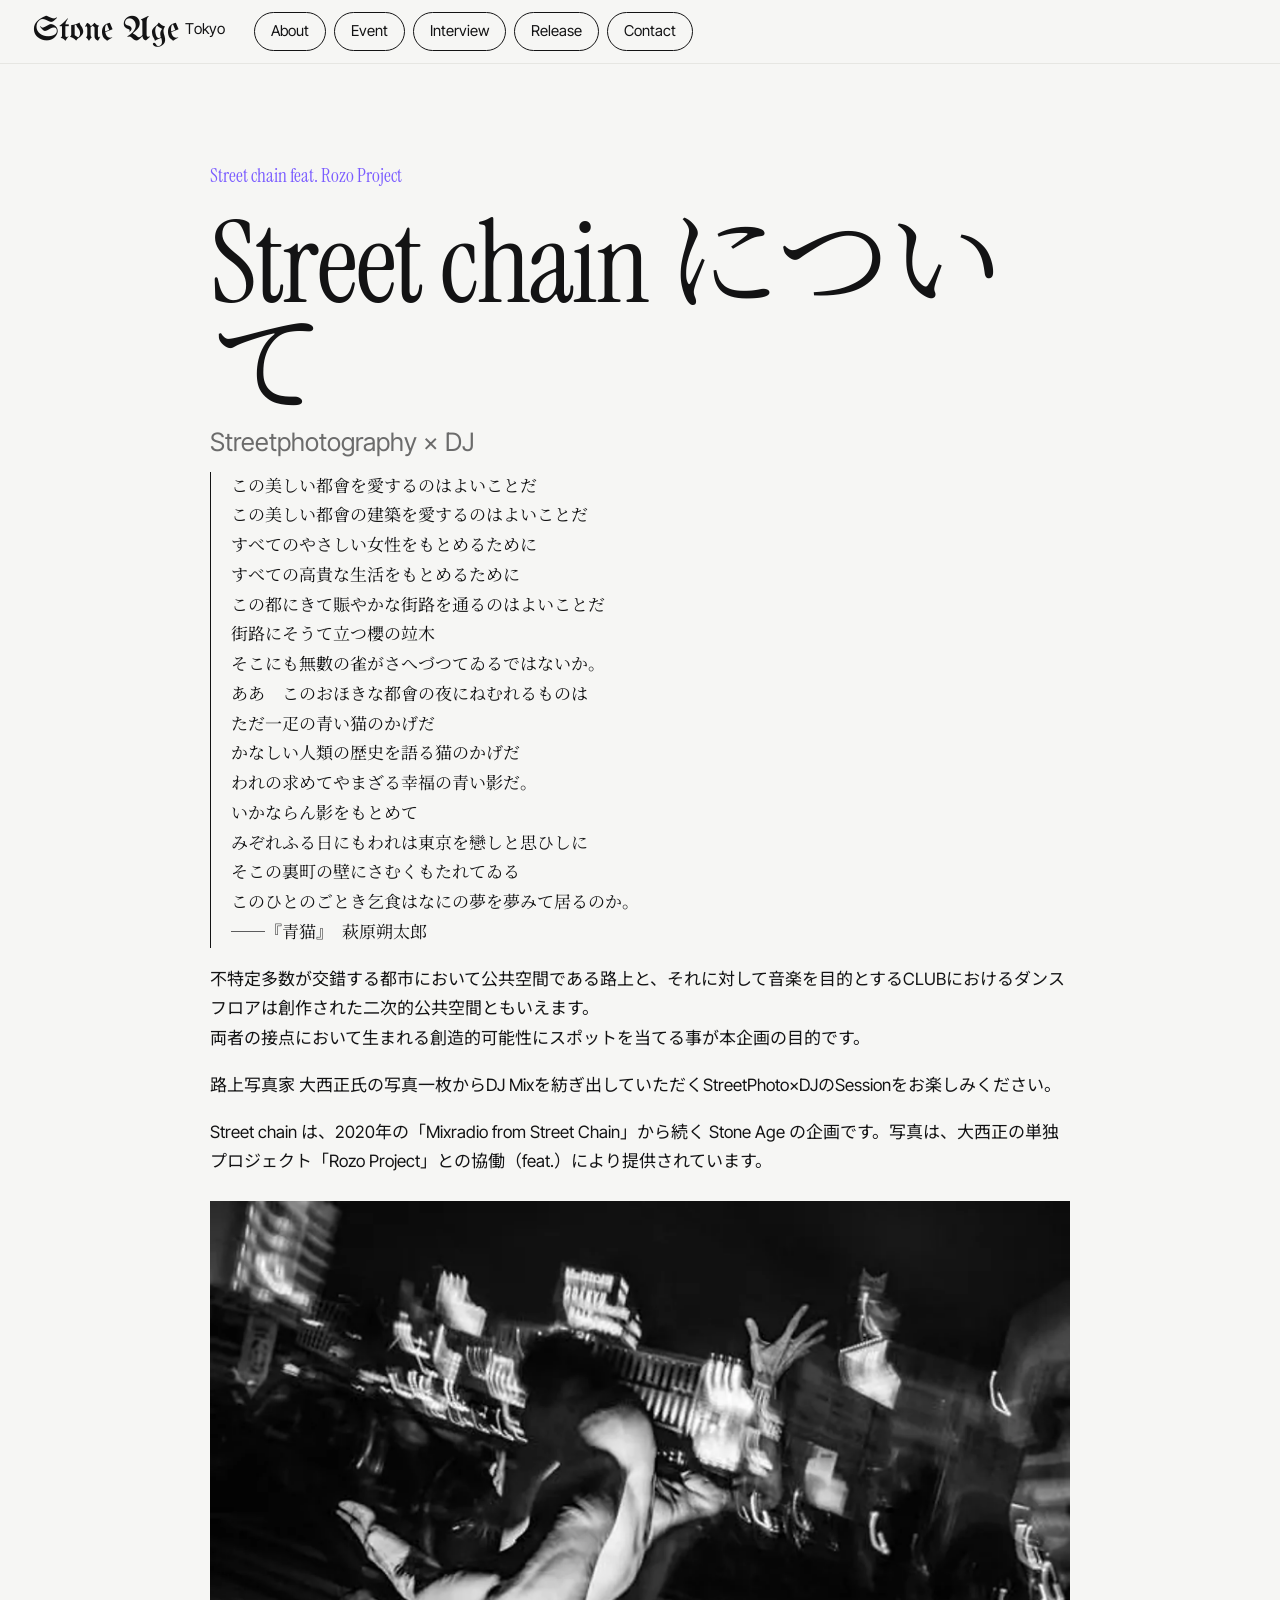
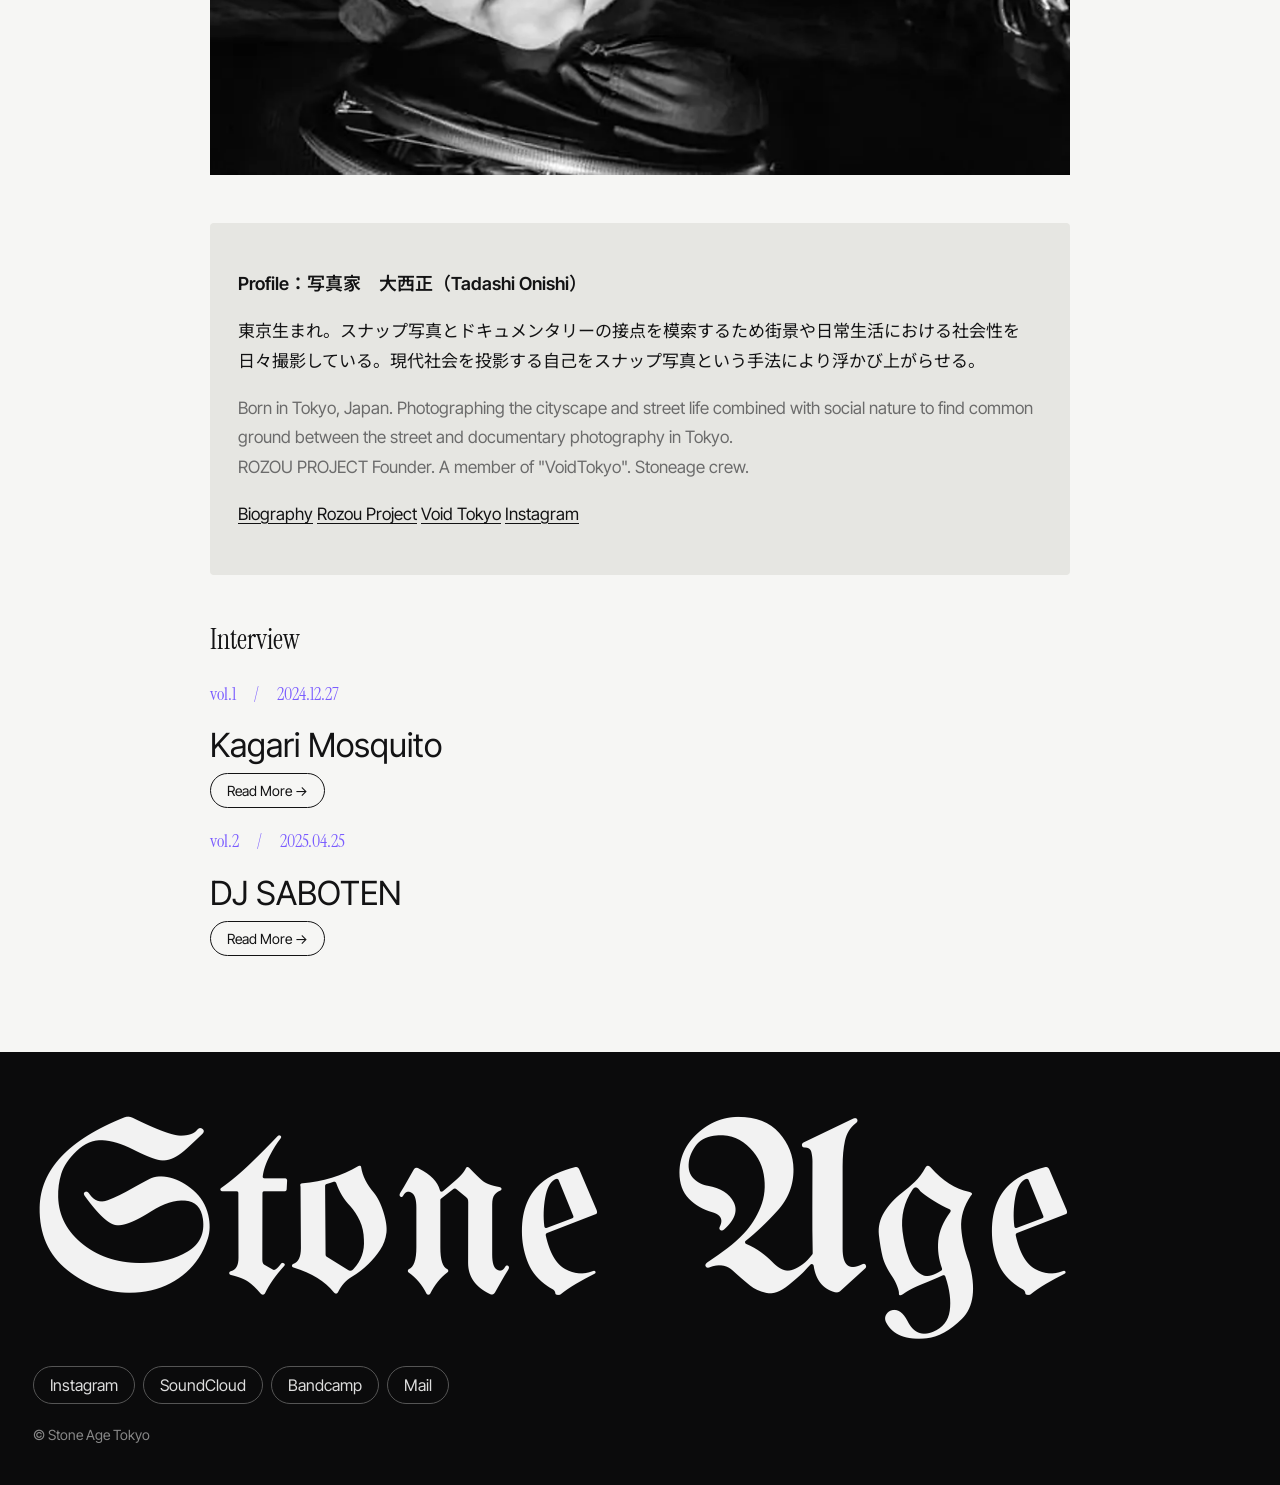
==== commit 5dda472d: "Interview の企画名を「Street chain feat. Rozo Project」に変更 - 「路像について」→「Street chain について」（路像／Rozo Project は" ====
--- a/interview/index.html
+++ b/interview/index.html
@@ -3,8 +3,8 @@
 <head>
   <meta charset="utf-8">
   <meta name="viewport" content="width=device-width, initial-scale=1">
-  <title>「路像」について｜Stone Age Tokyo</title>
-  <meta name="description" content="路上写真とDJを掛け合わせる Stone Age × 路像「StreetPhoto × DJ」について。">
+  <title>Street chain について｜Stone Age Tokyo</title>
+  <meta name="description" content="路上写真とDJを掛け合わせる Stone Age の企画「Street chain feat. Rozo Project : Streetphotography × DJ」について。">
   <link rel="preconnect" href="https://fonts.googleapis.com">
   <link rel="preconnect" href="https://fonts.gstatic.com" crossorigin>
   <link href="https://fonts.googleapis.com/css2?family=Inter+Tight:wght@400;500;600&family=Instrument+Serif&family=Noto+Sans+JP:wght@400;600&family=Noto+Serif+JP:wght@400&family=UnifrakturMaguntia&display=swap" rel="stylesheet">
@@ -31,8 +31,8 @@
   <main>
     <section>
       <div class="article">
-        <p class="meta">Stone Age × 路像</p>
-        <h1>「路像」について<br><span class="en">StreetPhoto × DJ</span></h1>
+        <p class="meta">Street chain feat. Rozo Project</p>
+        <h1>Street chain について<br><span class="en">Streetphotography × DJ</span></h1>
 
         <p class="poem">この美しい都會を愛するのはよいことだ
 この美しい都會の建築を愛するのはよいことだ
@@ -54,6 +54,7 @@
         <p>不特定多数が交錯する都市において公共空間である路上と、それに対して音楽を目的とするCLUBにおけるダンスフロアは創作された二次的公共空間ともいえます。<br>
         両者の接点において生まれる創造的可能性にスポットを当てる事が本企画の目的です。</p>
         <p>路上写真家 大西正氏の写真一枚からDJ Mixを紡ぎ出していただくStreetPhoto×DJのSessionをお楽しみください。</p>
+        <p>Street chain は、2020年の「Mixradio from Street Chain」から続く Stone Age の企画です。写真は、大西正の単独プロジェクト「Rozo Project」との協働（feat.）により提供されています。</p>
 
         <img src="../assets/img/rozou.webp" alt="大西正の路上写真" width="1770" height="1182" style="margin:24px 0">
 
--- a/assets/style.css
+++ b/assets/style.css
@@ -159,9 +159,30 @@
 .card.feature p:not(.meta) { font-family: var(--serif); font-size: clamp(22px, 2.2vw, 32px); line-height: 1.2; }
 @media (min-width: 820px) { .card.feature { grid-template-columns: 5fr 7fr; gap: 48px; } }
 
-/* リリース */
+/* リリース：2作品を並べる */
 .release-cover { width: 100%; aspect-ratio: 1 / 1; object-fit: cover; }
 .button { margin: 10px 8px 0 0; }
+.release-grid { display: grid; gap: 64px 48px; grid-template-columns: 1fr; }
+@media (min-width: 820px) { .release-grid { grid-template-columns: 1fr 1fr; } }
+.release { display: flex; flex-direction: column; }
+.release-art { display: block; background: var(--ink); margin-bottom: 18px; overflow: hidden; }
+.release-art img { width: 100%; aspect-ratio: 1 / 1; object-fit: cover; transition: transform .4s ease; }
+.release-art:hover img { transform: scale(1.02); }
+.release h3 { font-family: var(--serif); font-weight: 400; font-size: clamp(44px, 5vw, 76px); line-height: .92; letter-spacing: -.02em; margin: 2px 0 10px; }
+.release h3 span { display: block; font-family: var(--sans); font-size: 17px; letter-spacing: 0; margin-top: 8px; color: var(--fg-dim); }
+.release-artist { font-size: 16px; margin: 0 0 14px; }
+.release > p:not(.kicker):not(.release-artist) { font-size: 16px; line-height: 1.7; margin: 0 0 18px; }
+.formats { list-style: none; padding: 0; margin: 0 0 20px; border-top: 1px solid var(--line); }
+.formats li { display: flex; flex-wrap: wrap; gap: 2px 16px; justify-content: space-between; padding: 12px 0; border-bottom: 1px solid var(--soft); font-size: 16px; }
+.formats li span:first-child { font-weight: 500; }
+.formats em { flex-basis: 100%; font-style: normal; font-size: 13px; color: var(--fg-dim); }
+.buy {
+  align-self: flex-start; display: inline-block; padding: 12px 26px; border-radius: 999px;
+  background: var(--accent); color: #fff; font-size: 16px; font-weight: 500; margin-bottom: 18px;
+  transition: background .15s;
+}
+.buy:hover { background: var(--fg); }
+.bc-player { border: 0; width: 100%; height: 42px; }
 
 /* 記事ページ */
 .article { max-width: 860px; margin: 0 auto; }
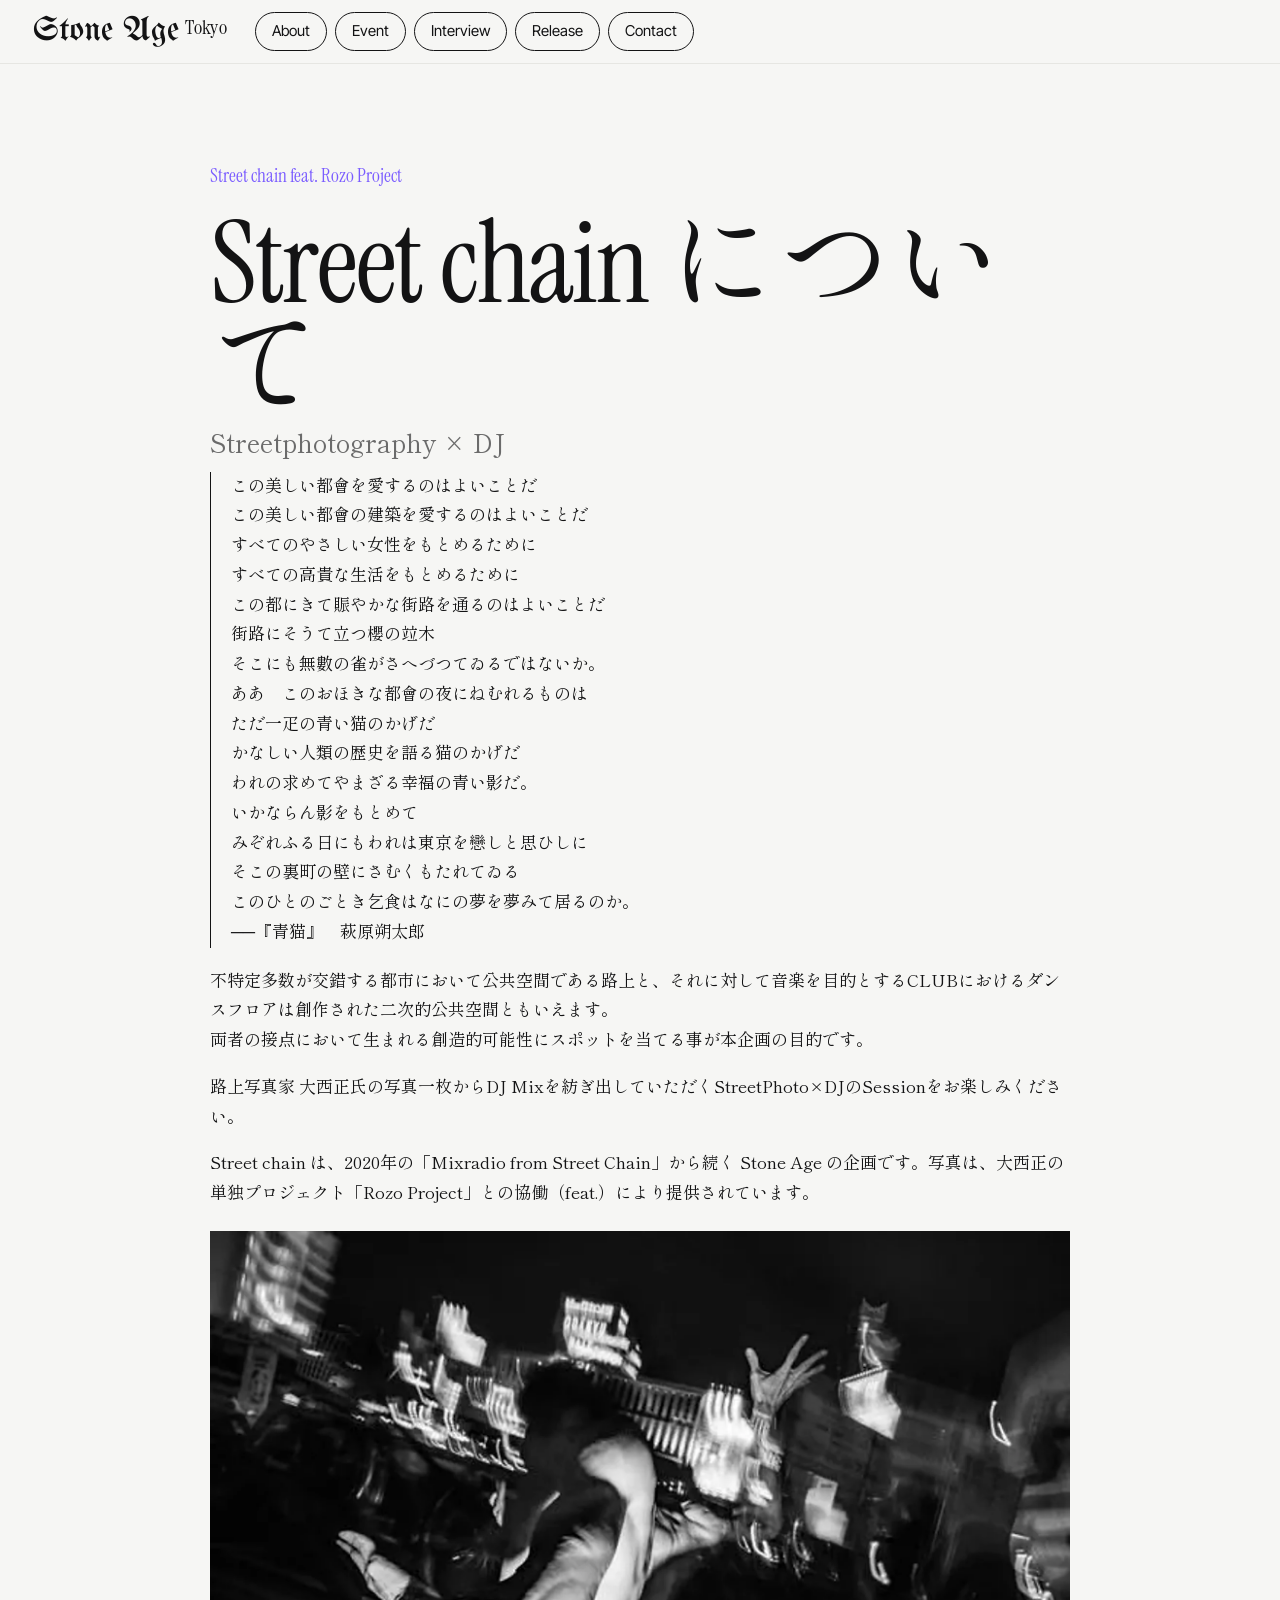
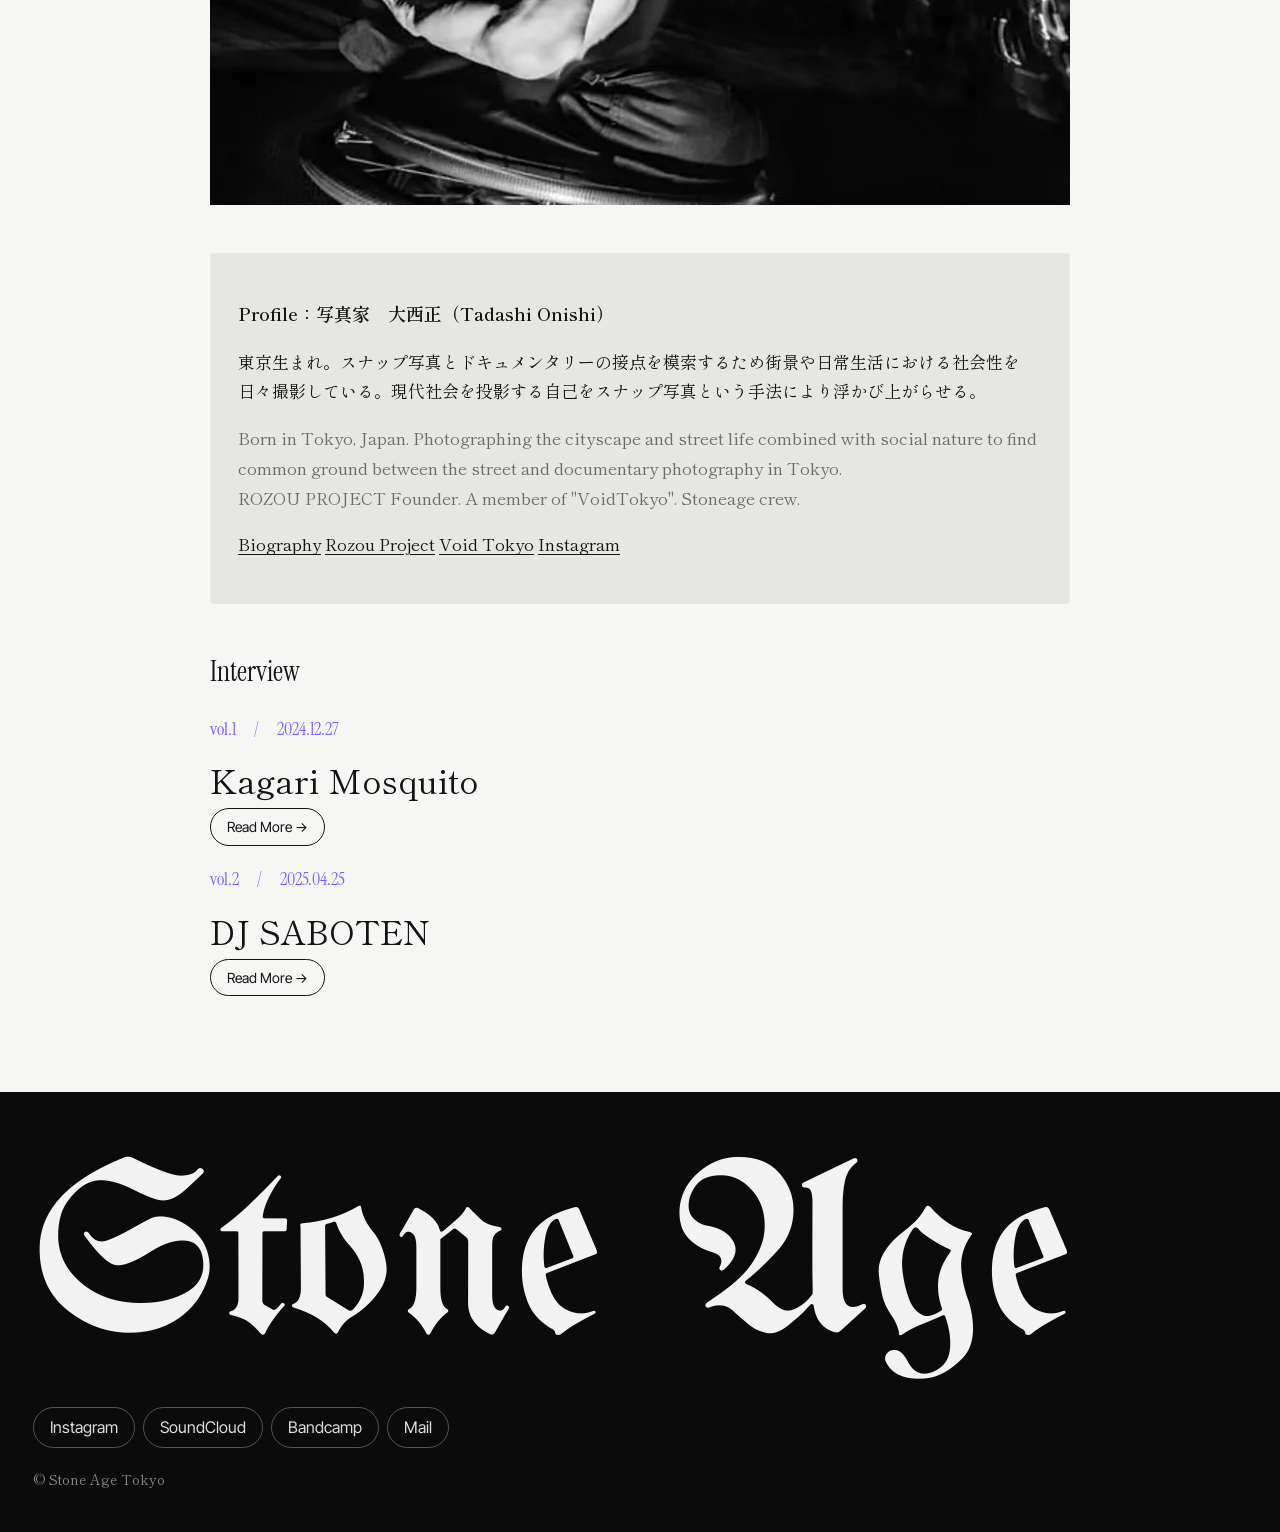
==== commit 7e921b41: "Street chain の写真と DJ を対等に、フォント統一、会場名の表記を整理 - Street chain：大西正の写真（各回の告知画像から切り出し）と DJ を同じ大きさで左右に並べ、記事の" ====
--- a/interview/index.html
+++ b/interview/index.html
@@ -7,7 +7,7 @@
   <meta name="description" content="路上写真とDJを掛け合わせる Stone Age の企画「Street chain feat. Rozo Project : Streetphotography × DJ」について。">
   <link rel="preconnect" href="https://fonts.googleapis.com">
   <link rel="preconnect" href="https://fonts.gstatic.com" crossorigin>
-  <link href="https://fonts.googleapis.com/css2?family=Inter+Tight:wght@400;500;600&family=Instrument+Serif&family=Noto+Sans+JP:wght@400;600&family=Noto+Serif+JP:wght@400&family=UnifrakturMaguntia&display=swap" rel="stylesheet">
+  <link href="https://fonts.googleapis.com/css2?family=Inter+Tight:wght@400;500&family=Instrument+Serif&family=Shippori+Mincho:wght@400;500;600&family=UnifrakturMaguntia&display=swap" rel="stylesheet">
   <link rel="stylesheet" href="../assets/style.css">
 </head>
 <body>
--- a/assets/style.css
+++ b/assets/style.css
@@ -11,8 +11,10 @@
   --ink: #0b0b0c;
   --max: 1360px;
   --gutter: clamp(16px, 2.6vw, 36px);
-  --sans: "Inter Tight", "Inter", "Noto Sans JP", "Hiragino Kaku Gothic ProN", sans-serif;
-  --serif: "Instrument Serif", "Noto Serif JP", "Hiragino Mincho ProN", serif;
+  /* フォントは3系統＋ロゴ：見出しの欧文＝Instrument Serif、本文と日本語＝しっぽり明朝、ボタン類だけ Inter Tight */
+  --serif: "Instrument Serif", "Shippori Mincho", "Hiragino Mincho ProN", "Yu Mincho", serif;
+  --text: "Shippori Mincho", "Hiragino Mincho ProN", "Yu Mincho", serif;
+  --sans: "Inter Tight", "Shippori Mincho", sans-serif;
   --black: "UnifrakturMaguntia", "Old English Text MT", serif;
 }
 
@@ -22,9 +24,9 @@
   margin: 0;
   background: var(--bg);
   color: var(--fg);
-  font-family: var(--sans);
+  font-family: var(--text);
   font-size: 16px;
-  line-height: 1.5;
+  line-height: 1.7;
   -webkit-font-smoothing: antialiased;
 }
 a { color: inherit; text-decoration: none; }
@@ -42,10 +44,10 @@
   border-bottom: 1px solid var(--soft);
 }
 .logo { font-family: var(--black); font-size: 34px; line-height: 1; white-space: nowrap; margin-right: 8px; }
-.logo::after { content: "Tokyo"; font-family: var(--sans); font-size: 15px; letter-spacing: .02em; margin-left: 6px; vertical-align: 6px; }
+.logo::after { content: "Tokyo"; font-family: var(--serif); font-size: 20px; letter-spacing: .02em; margin-left: 6px; vertical-align: 6px; }
 .nav { display: flex; gap: 8px; flex-wrap: wrap; }
 .nav a {
-  font-size: 15px; padding: 7px 16px; border: 1px solid var(--line); border-radius: 999px;
+  font-family: var(--sans); font-size: 15px; line-height: 1.5; padding: 7px 16px; border: 1px solid var(--line); border-radius: 999px;
   transition: background .15s, color .15s;
 }
 .nav a:hover, .nav a.is-active { background: var(--fg); color: var(--bg); }
@@ -131,7 +133,7 @@
 details.year > summary { cursor: pointer; list-style: none; display: flex; align-items: center; justify-content: space-between; }
 details.year > summary::-webkit-details-marker { display: none; }
 details.year > summary .year-title { margin: 16px 0; }
-details.year > summary::after { content: "open"; font-size: 14px; padding: 6px 16px; border: 1px solid var(--line); border-radius: 999px; }
+details.year > summary::after { content: "open"; font-family: var(--sans); font-size: 14px; padding: 6px 16px; border: 1px solid var(--line); border-radius: 999px; }
 details.year[open] > summary::after { content: "close"; background: var(--fg); color: var(--bg); }
 
 /* Photos */
@@ -150,7 +152,7 @@
 .card .meta:first-of-type, .card-img + .meta { font-family: var(--serif); color: var(--accent); font-size: 18px; }
 .card-img { width: 100%; aspect-ratio: 3 / 2; object-fit: cover; margin-bottom: 16px; filter: grayscale(1); }
 .vol-tabs, .vol-nav { display: flex; gap: 8px; flex-wrap: wrap; margin: 8px 0 28px; }
-.vol-tabs button, .vol-nav a { font: inherit; font-size: 14px; padding: 6px 16px; border: 1px solid var(--line); border-radius: 999px; background: transparent; color: var(--fg); cursor: pointer; }
+.vol-tabs button, .vol-nav a { font: inherit; font-family: var(--sans); font-size: 14px; padding: 6px 16px; border: 1px solid var(--line); border-radius: 999px; background: transparent; color: var(--fg); cursor: pointer; }
 .vol-tabs button:hover, .vol-nav a:hover, .vol-tabs button[aria-selected="true"], .vol-nav a[aria-current="page"] { background: var(--fg); color: var(--bg); }
 .card.feature[hidden] { display: none; }
 .card.feature { display: grid; gap: 32px; align-items: start; }
@@ -158,6 +160,28 @@
 .card.feature h3 { font-family: var(--serif); font-size: clamp(48px, 6vw, 96px); line-height: .92; letter-spacing: -.02em; }
 .card.feature p:not(.meta) { font-family: var(--serif); font-size: clamp(22px, 2.2vw, 32px); line-height: 1.2; }
 @media (min-width: 820px) { .card.feature { grid-template-columns: 5fr 7fr; gap: 48px; } }
+
+/* Street chain：写真と DJ を同じ大きさで左右に */
+.sc-vol[hidden] { display: none; }
+.sc-vol .kicker { margin-bottom: 14px; }
+.sc-pair { display: grid; grid-template-columns: 1fr; gap: 20px; align-items: start; margin: 0 0 24px; }
+@media (min-width: 760px) { .sc-pair { grid-template-columns: 1fr auto 1fr; gap: 24px; } }
+.sc-side { margin: 0; }
+.sc-img { aspect-ratio: 4 / 3; background: var(--ink); overflow: hidden; }
+.sc-img img { width: 100%; height: 100%; object-fit: cover; filter: grayscale(1); }
+.sc-side figcaption { padding-top: 12px; display: flex; flex-direction: column; gap: 2px; }
+.sc-role { font-family: var(--serif); color: var(--accent); font-size: 18px; margin: 0; }
+.sc-side figcaption b { font-family: var(--serif); font-weight: 400; font-size: clamp(30px, 3.4vw, 50px); line-height: 1; letter-spacing: -.01em; }
+.sc-side figcaption span:last-child { font-size: 15px; color: var(--fg-dim); }
+.sc-x { font-family: var(--serif); font-size: clamp(40px, 5vw, 72px); line-height: 1; align-self: center; justify-self: center; margin-top: -40px; }
+@media (max-width: 759px) { .sc-x { margin: -8px 0; } }
+.sc-quote { font-family: var(--serif); font-size: clamp(22px, 2.4vw, 34px); line-height: 1.25; max-width: 30em; margin: 0 0 18px; }
+.sc-quote span { display: block; font-family: var(--text); font-size: 14px; color: var(--fg-dim); margin-top: 8px; }
+.sc-profiles { display: grid; gap: 28px; grid-template-columns: 1fr; }
+@media (min-width: 760px) { .sc-profiles { grid-template-columns: 1fr 1fr; gap: 40px; } }
+.sc-profile p { margin: 0 0 10px; font-size: 15px; line-height: 1.7; }
+.article .sc-pair { margin: 28px 0 32px; }
+.article .sc-side figcaption b { font-size: clamp(24px, 2.4vw, 32px); }
 
 /* リリース：2作品を並べる */
 .release-cover { width: 100%; aspect-ratio: 1 / 1; object-fit: cover; }
@@ -169,7 +193,7 @@
 .release-art img { width: 100%; aspect-ratio: 1 / 1; object-fit: cover; transition: transform .4s ease; }
 .release-art:hover img { transform: scale(1.02); }
 .release h3 { font-family: var(--serif); font-weight: 400; font-size: clamp(44px, 5vw, 76px); line-height: .92; letter-spacing: -.02em; margin: 2px 0 10px; }
-.release h3 span { display: block; font-family: var(--sans); font-size: 17px; letter-spacing: 0; margin-top: 8px; color: var(--fg-dim); }
+.release h3 span { display: block; font-family: var(--text); font-size: 17px; letter-spacing: 0; margin-top: 8px; color: var(--fg-dim); }
 .release-artist { font-size: 16px; margin: 0 0 14px; }
 .release > p:not(.kicker):not(.release-artist) { font-size: 16px; line-height: 1.7; margin: 0 0 18px; }
 .formats { list-style: none; padding: 0; margin: 0 0 20px; border-top: 1px solid var(--line); }
@@ -178,7 +202,7 @@
 .formats em { flex-basis: 100%; font-style: normal; font-size: 13px; color: var(--fg-dim); }
 .buy {
   align-self: flex-start; display: inline-block; padding: 12px 26px; border-radius: 999px;
-  background: var(--accent); color: #fff; font-size: 16px; font-weight: 500; margin-bottom: 18px;
+  background: var(--accent); color: #fff; font-family: var(--sans); font-size: 16px; font-weight: 500; margin-bottom: 18px;
   transition: background .15s;
 }
 .buy:hover { background: var(--fg); }
@@ -187,7 +211,7 @@
 /* 記事ページ */
 .article { max-width: 860px; margin: 0 auto; }
 .article h1 { font-family: var(--serif); font-weight: 400; font-size: clamp(56px, 9vw, 130px); line-height: .9; letter-spacing: -.02em; margin: 8px 0 18px; }
-.article h1 .en { display: block; font-family: var(--sans); font-size: .22em; letter-spacing: 0; margin-top: 12px; }
+.article h1 .en { display: block; font-family: var(--text); font-size: .22em; letter-spacing: 0; margin-top: 12px; }
 .article > .meta:first-of-type, .article > .vol-nav + .meta { font-family: var(--serif); color: var(--accent); font-size: 19px; }
 .article h2 { font-family: var(--serif); font-weight: 400; font-size: 28px; margin: 44px 0 8px; }
 .article p { font-size: 17px; line-height: 1.75; }
@@ -199,6 +223,6 @@
 .site-footer { background: var(--ink); color: #ddd; padding: 64px var(--gutter) 40px; margin-top: 72px; overflow: hidden; }
 .site-footer::before { content: "Stone Age"; display: block; font-family: var(--black); font-size: clamp(80px, 19vw, 300px); line-height: .9; color: #f2f2f2; margin-bottom: 32px; white-space: nowrap; }
 .site-footer .links { display: flex; gap: 8px; flex-wrap: wrap; margin-bottom: 20px; }
-.site-footer .links a { padding: 6px 16px; border: 1px solid #555; border-radius: 999px; }
+.site-footer .links a { font-family: var(--sans); padding: 6px 16px; border: 1px solid #555; border-radius: 999px; }
 .site-footer .links a:hover { background: #f2f2f2; color: var(--ink); }
 .site-footer p { color: #888; font-size: 14px; margin: 0; }
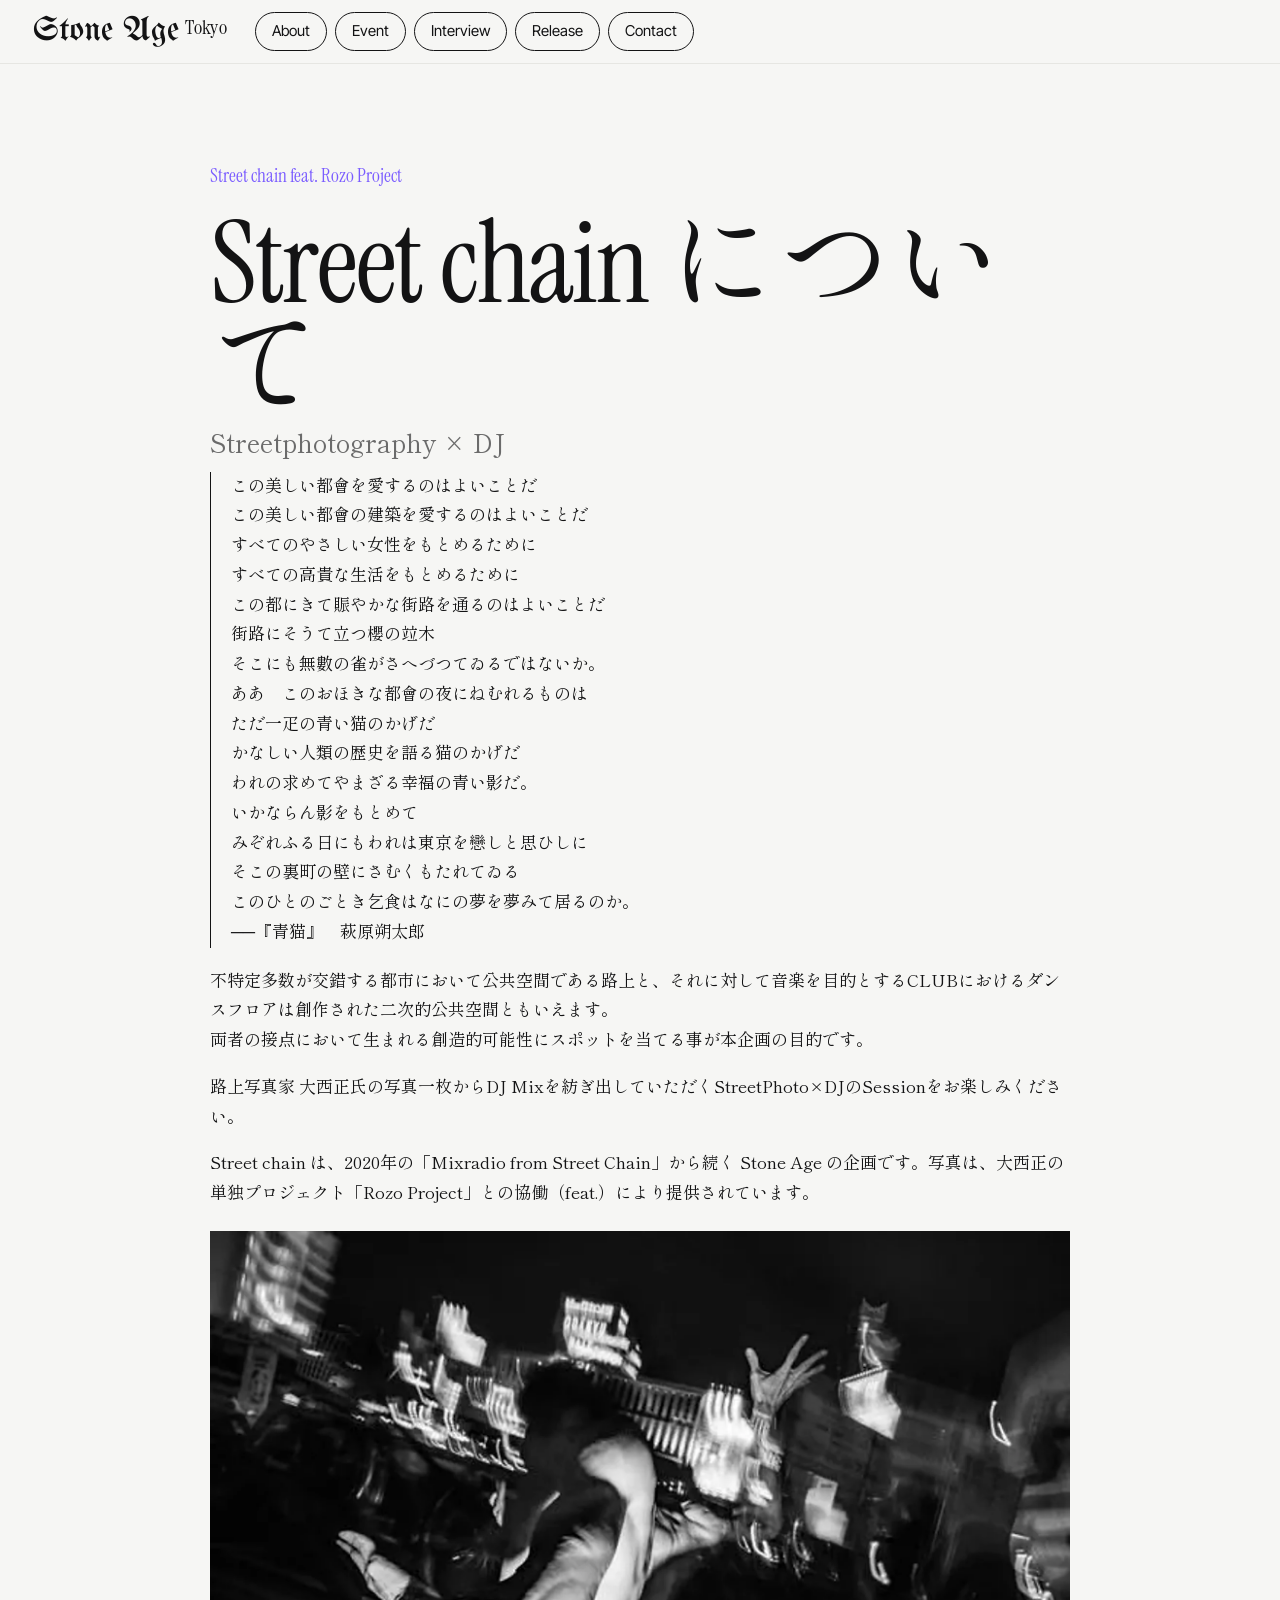
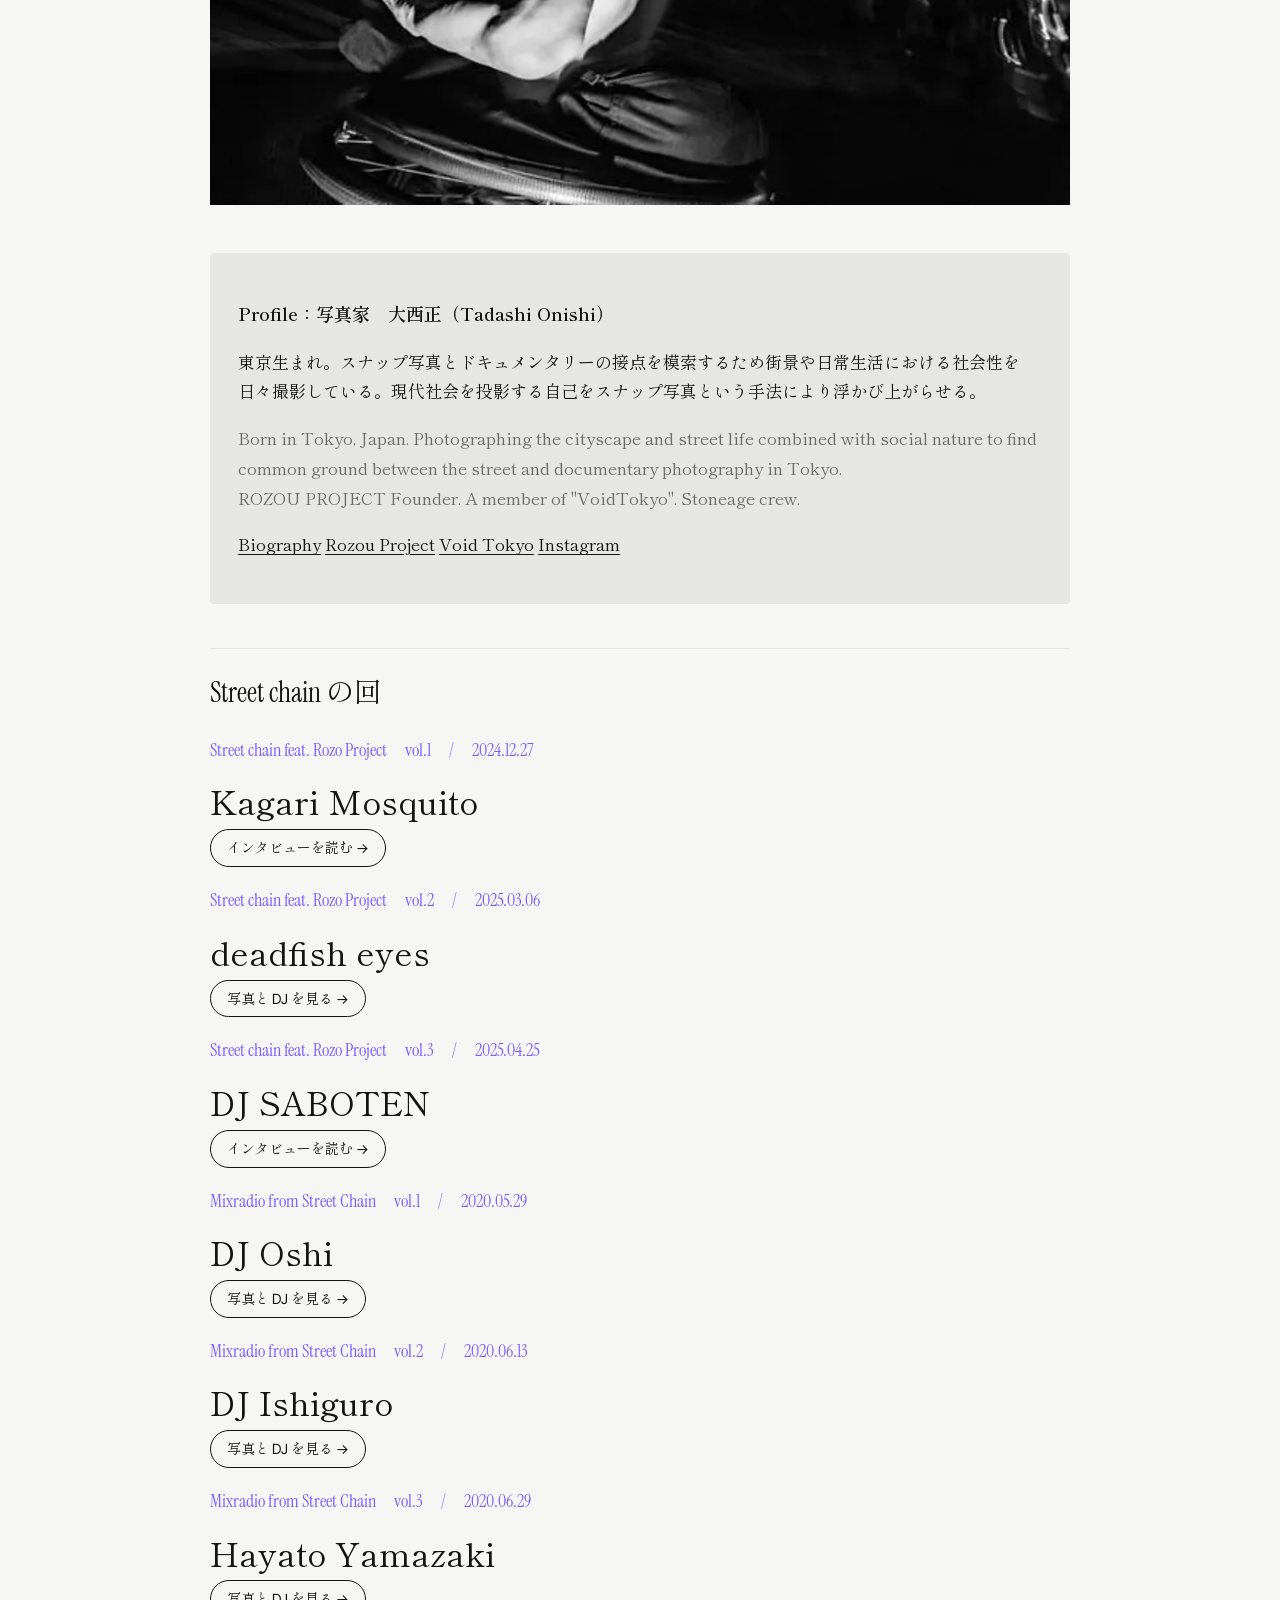
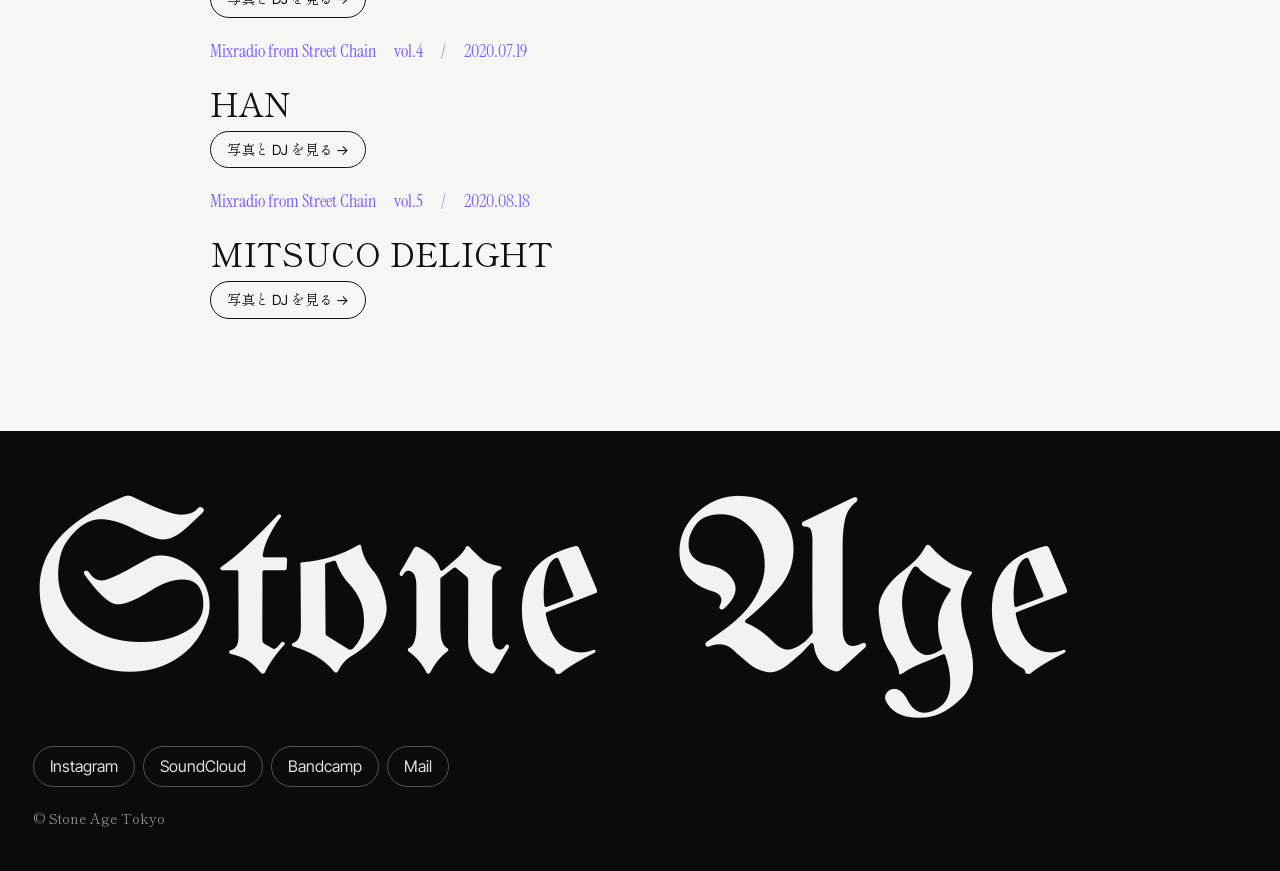
==== commit e2b3bc7e: "Street chain を全8回掲載、About の文章を更新 - Interview 2024–（vol.1 Kagari Mosquito／vol.2 deadfish eyes／vol.3 D" ====
--- a/interview/index.html
+++ b/interview/index.html
@@ -70,16 +70,46 @@
           </p>
         </div>
 
-        <h2>Interview</h2>
-        <a class="card" href="kagari-mosquito.html" style="display:block;text-decoration:none;margin-bottom:16px">
-          <p class="meta">vol.1　/　2024.12.27</p>
+        <h2>Street chain の回</h2>
+        <a class="card" href="../interview/kagari-mosquito.html" style="display:block;text-decoration:none;margin-bottom:16px">
+          <p class="meta">Street chain feat. Rozo Project　vol.1　/　2024.12.27</p>
           <h3>Kagari Mosquito</h3>
-          <span class="more">Read More →</span>
+          <span class="more">インタビューを読む →</span>
         </a>
-        <a class="card" href="dj-saboten.html" style="display:block;text-decoration:none">
-          <p class="meta">vol.2　/　2025.04.25</p>
+        <a class="card" href="../#sc-i2" style="display:block;text-decoration:none;margin-bottom:16px">
+          <p class="meta">Street chain feat. Rozo Project　vol.2　/　2025.03.06</p>
+          <h3>deadfish eyes</h3>
+          <span class="more">写真と DJ を見る →</span>
+        </a>
+        <a class="card" href="../interview/dj-saboten.html" style="display:block;text-decoration:none;margin-bottom:16px">
+          <p class="meta">Street chain feat. Rozo Project　vol.3　/　2025.04.25</p>
           <h3>DJ SABOTEN</h3>
-          <span class="more">Read More →</span>
+          <span class="more">インタビューを読む →</span>
+        </a>
+        <a class="card" href="../#sc-m1" style="display:block;text-decoration:none;margin-bottom:16px">
+          <p class="meta">Mixradio from Street Chain　vol.1　/　2020.05.29</p>
+          <h3>DJ Oshi</h3>
+          <span class="more">写真と DJ を見る →</span>
+        </a>
+        <a class="card" href="../#sc-m2" style="display:block;text-decoration:none;margin-bottom:16px">
+          <p class="meta">Mixradio from Street Chain　vol.2　/　2020.06.13</p>
+          <h3>DJ Ishiguro</h3>
+          <span class="more">写真と DJ を見る →</span>
+        </a>
+        <a class="card" href="../#sc-m3" style="display:block;text-decoration:none;margin-bottom:16px">
+          <p class="meta">Mixradio from Street Chain　vol.3　/　2020.06.29</p>
+          <h3>Hayato Yamazaki</h3>
+          <span class="more">写真と DJ を見る →</span>
+        </a>
+        <a class="card" href="../#sc-m4" style="display:block;text-decoration:none;margin-bottom:16px">
+          <p class="meta">Mixradio from Street Chain　vol.4　/　2020.07.19</p>
+          <h3>HAN</h3>
+          <span class="more">写真と DJ を見る →</span>
+        </a>
+        <a class="card" href="../#sc-m5" style="display:block;text-decoration:none;margin-bottom:16px">
+          <p class="meta">Mixradio from Street Chain　vol.5　/　2020.08.18</p>
+          <h3>MITSUCO DELIGHT</h3>
+          <span class="more">写真と DJ を見る →</span>
         </a>
       </div>
     </section>
--- a/assets/style.css
+++ b/assets/style.css
@@ -226,3 +226,56 @@
 .site-footer .links a { font-family: var(--sans); padding: 6px 16px; border: 1px solid #555; border-radius: 999px; }
 .site-footer .links a:hover { background: #f2f2f2; color: var(--ink); }
 .site-footer p { color: #888; font-size: 14px; margin: 0; }
+
+/* ===== 区切り線と読みやすさの調整 =====
+   欄と欄、カードとカードの間に線を入れ、横並びの文章は縦に並べる */
+main > section + section { border-top: 1px solid var(--line); }
+#photos { border-top: 0; }
+
+/* About：日本語と英語を横並びにせず、縦に */
+#about .grid-2 { grid-template-columns: 1fr; max-width: 46em; gap: 20px; }
+#about .grid-2 > div + div { border-top: 1px solid var(--soft); padding-top: 20px; }
+
+/* イベント：カードごとに上線で区切る（複数列でも境目が分かるように縦線も） */
+.event-grid { gap: 0; border-top: 1px solid var(--line); }
+.event-grid > .event { padding: 20px 20px 32px; border-bottom: 1px solid var(--soft); }
+@media (min-width: 640px) {
+  .event-grid > .event { border-right: 1px solid var(--soft); }
+}
+.event-grid > .event.next-event { padding: 24px 0 36px; border-right: 0; border-bottom: 0; }
+.event.next-event .lineup { columns: auto; }
+#event > .wrap > h3 { padding-top: 8px; }
+details.year .event-grid { margin-bottom: 24px; }
+
+/* Street chain：写真と DJ の間に縦線、引用・プロフィールは縦に区切る */
+.sc-vol { border-top: 1px solid var(--line); padding-top: 20px; }
+@media (min-width: 760px) {
+  .sc-pair { grid-template-columns: 1fr 1fr; gap: 0; }
+  .sc-pair .sc-side:first-child { padding-right: 28px; border-right: 1px solid var(--soft); }
+  .sc-pair .sc-side:last-child { padding-left: 28px; }
+  .sc-x { display: none; }
+}
+.sc-quote { border-top: 1px solid var(--soft); padding-top: 18px; }
+.sc-profiles { grid-template-columns: 1fr !important; gap: 0; }
+.sc-profile + .sc-profile { border-top: 1px solid var(--line); padding-top: 20px; margin-top: 20px; }
+#interview .card { border-top: 1px solid var(--line); padding-top: 20px; }
+
+/* リリース：2作品の間に縦線 */
+.release-grid { border-top: 1px solid var(--line); padding-top: 28px; }
+@media (min-width: 820px) {
+  .release-grid { gap: 0; }
+  .release-grid > .release:first-child { padding-right: 40px; border-right: 1px solid var(--soft); }
+  .release-grid > .release:last-child { padding-left: 40px; }
+}
+
+/* 記事ページ：Q&A の区切り */
+.article h2 { border-top: 1px solid var(--soft); padding-top: 20px; }
+
+/* Street chain：全回のタブと、DJ 写真がない回の名前パネル */
+.sc-tabrow { display: flex; flex-wrap: wrap; align-items: baseline; gap: 6px 14px; margin: 0 0 6px; }
+.sc-tabrow .vol-tabs { margin: 0 0 10px; }
+.sc-tablabel { font-family: var(--serif); color: var(--accent); font-size: 18px; min-width: 9em; }
+.sc-name { display: flex; align-items: center; justify-content: center; padding: 24px; background: var(--ink); color: #f2f2f2; text-align: center; }
+.sc-name span { font-family: var(--serif); font-size: clamp(36px, 4.6vw, 72px); line-height: 1; letter-spacing: -.01em; }
+.sc-player { border: 0; margin: 0 0 16px; }
+.sc-vol { padding-bottom: 8px; }
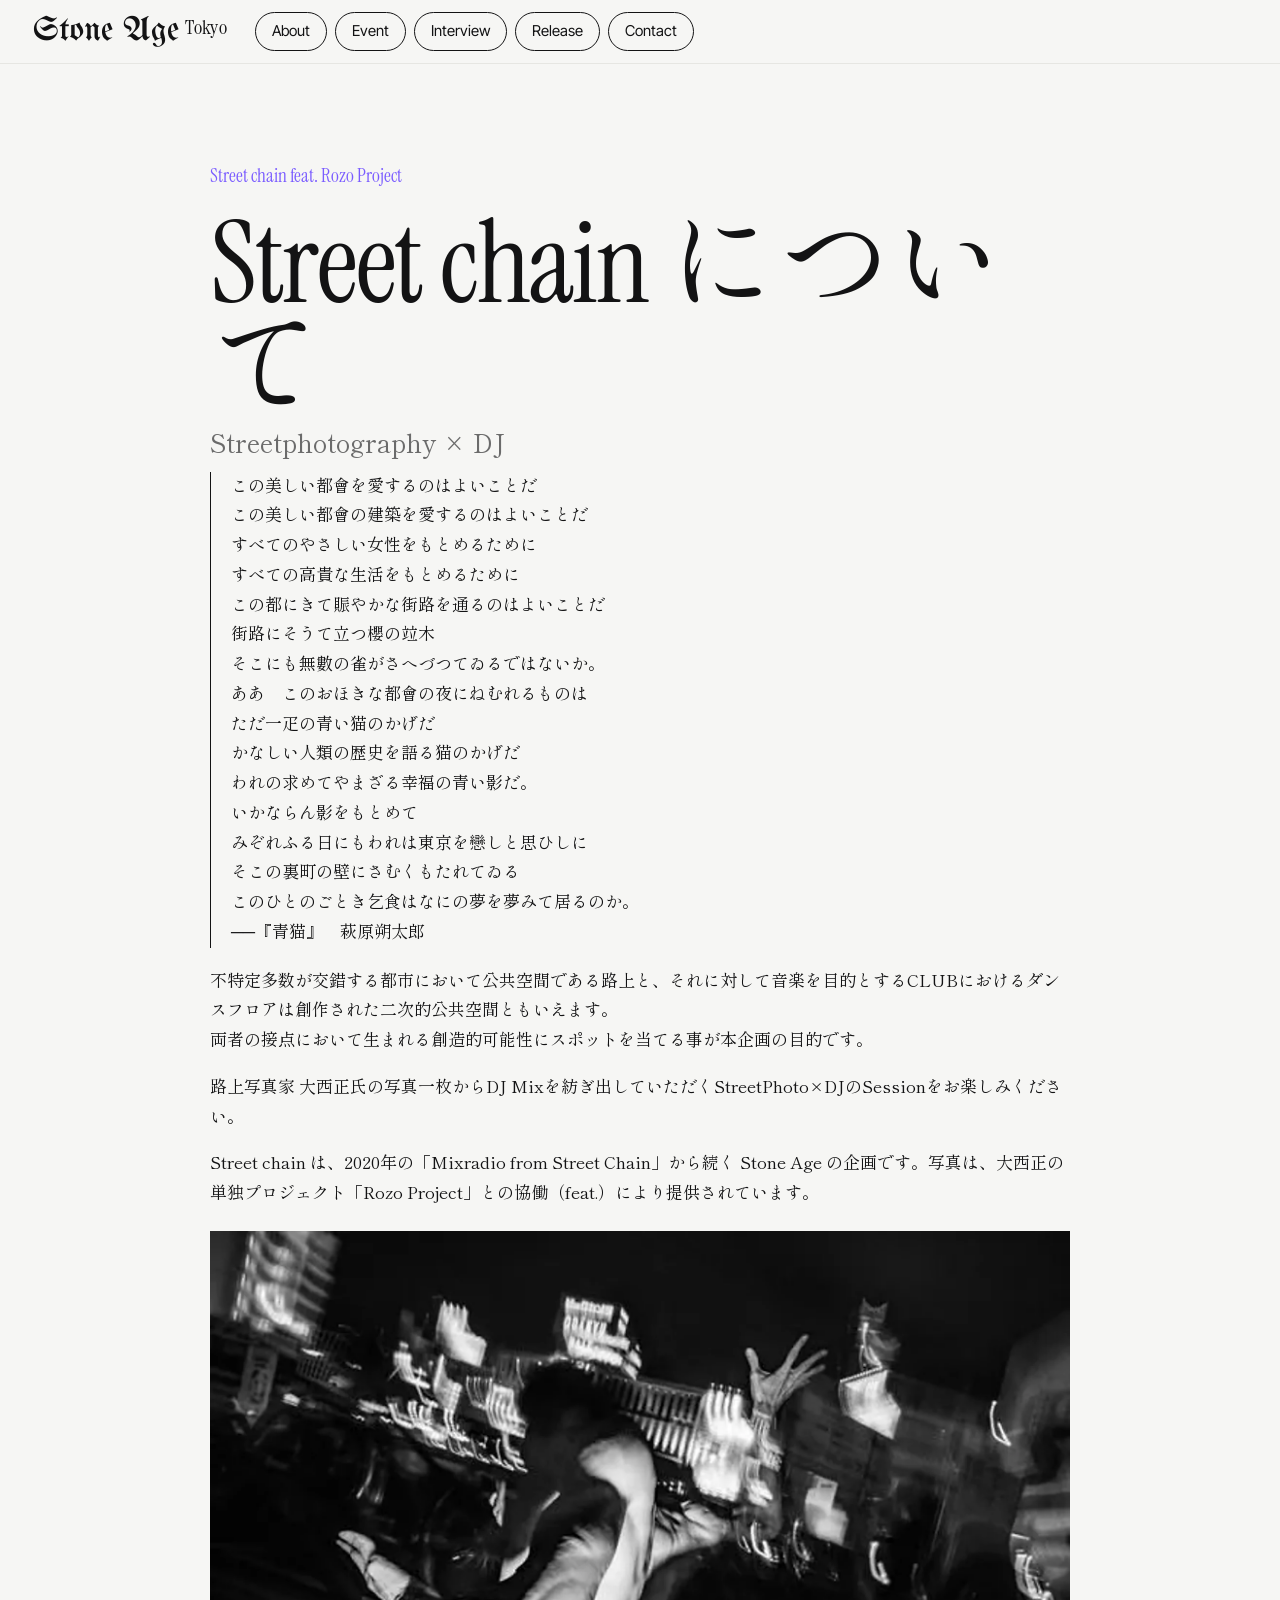
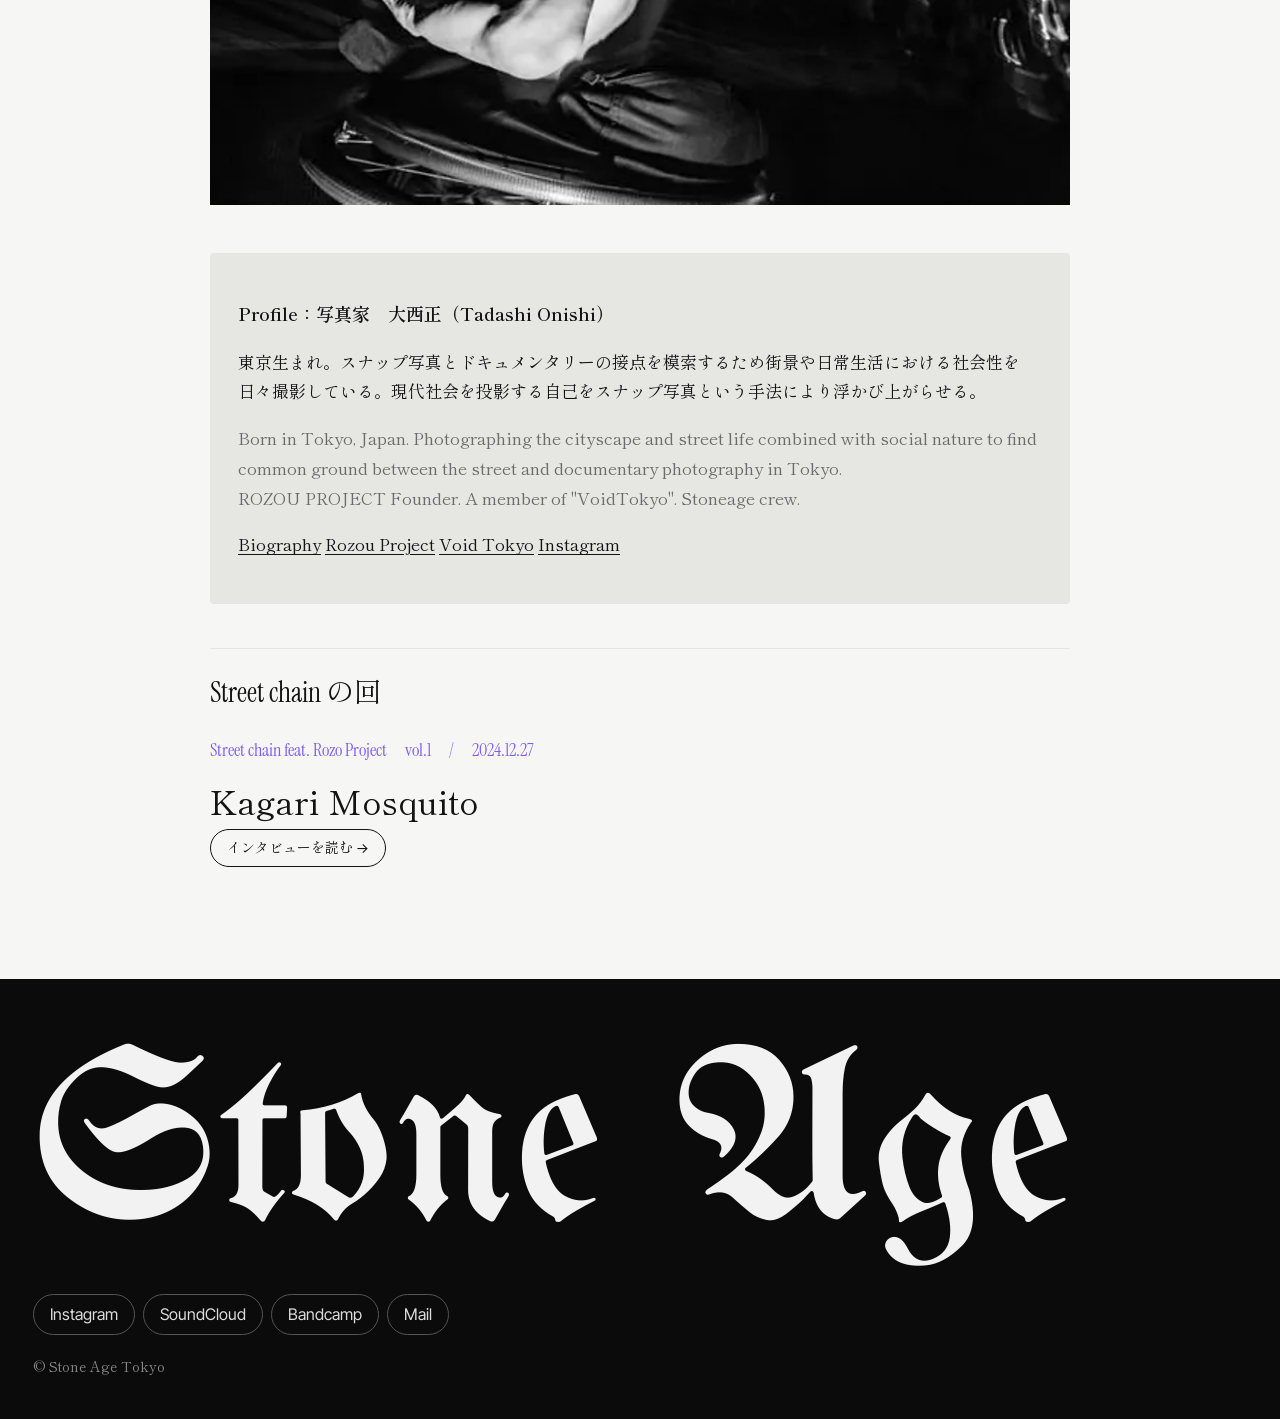
==== commit 505d889e: "Street chain を Kagari Mosquito の回だけに - ほかの回（deadfish eyes、DJ SABOTEN、Mixradio 2020）と切り替えボタンを外す - DJ " ====
--- a/interview/index.html
+++ b/interview/index.html
@@ -71,45 +71,10 @@
         </div>
 
         <h2>Street chain の回</h2>
-        <a class="card" href="../interview/kagari-mosquito.html" style="display:block;text-decoration:none;margin-bottom:16px">
+        <a class="card" href="kagari-mosquito.html" style="display:block;text-decoration:none;margin-bottom:16px">
           <p class="meta">Street chain feat. Rozo Project　vol.1　/　2024.12.27</p>
           <h3>Kagari Mosquito</h3>
           <span class="more">インタビューを読む →</span>
-        </a>
-        <a class="card" href="../#sc-i2" style="display:block;text-decoration:none;margin-bottom:16px">
-          <p class="meta">Street chain feat. Rozo Project　vol.2　/　2025.03.06</p>
-          <h3>deadfish eyes</h3>
-          <span class="more">写真と DJ を見る →</span>
-        </a>
-        <a class="card" href="../interview/dj-saboten.html" style="display:block;text-decoration:none;margin-bottom:16px">
-          <p class="meta">Street chain feat. Rozo Project　vol.3　/　2025.04.25</p>
-          <h3>DJ SABOTEN</h3>
-          <span class="more">インタビューを読む →</span>
-        </a>
-        <a class="card" href="../#sc-m1" style="display:block;text-decoration:none;margin-bottom:16px">
-          <p class="meta">Mixradio from Street Chain　vol.1　/　2020.05.29</p>
-          <h3>DJ Oshi</h3>
-          <span class="more">写真と DJ を見る →</span>
-        </a>
-        <a class="card" href="../#sc-m2" style="display:block;text-decoration:none;margin-bottom:16px">
-          <p class="meta">Mixradio from Street Chain　vol.2　/　2020.06.13</p>
-          <h3>DJ Ishiguro</h3>
-          <span class="more">写真と DJ を見る →</span>
-        </a>
-        <a class="card" href="../#sc-m3" style="display:block;text-decoration:none;margin-bottom:16px">
-          <p class="meta">Mixradio from Street Chain　vol.3　/　2020.06.29</p>
-          <h3>Hayato Yamazaki</h3>
-          <span class="more">写真と DJ を見る →</span>
-        </a>
-        <a class="card" href="../#sc-m4" style="display:block;text-decoration:none;margin-bottom:16px">
-          <p class="meta">Mixradio from Street Chain　vol.4　/　2020.07.19</p>
-          <h3>HAN</h3>
-          <span class="more">写真と DJ を見る →</span>
-        </a>
-        <a class="card" href="../#sc-m5" style="display:block;text-decoration:none;margin-bottom:16px">
-          <p class="meta">Mixradio from Street Chain　vol.5　/　2020.08.18</p>
-          <h3>MITSUCO DELIGHT</h3>
-          <span class="more">写真と DJ を見る →</span>
         </a>
       </div>
     </section>
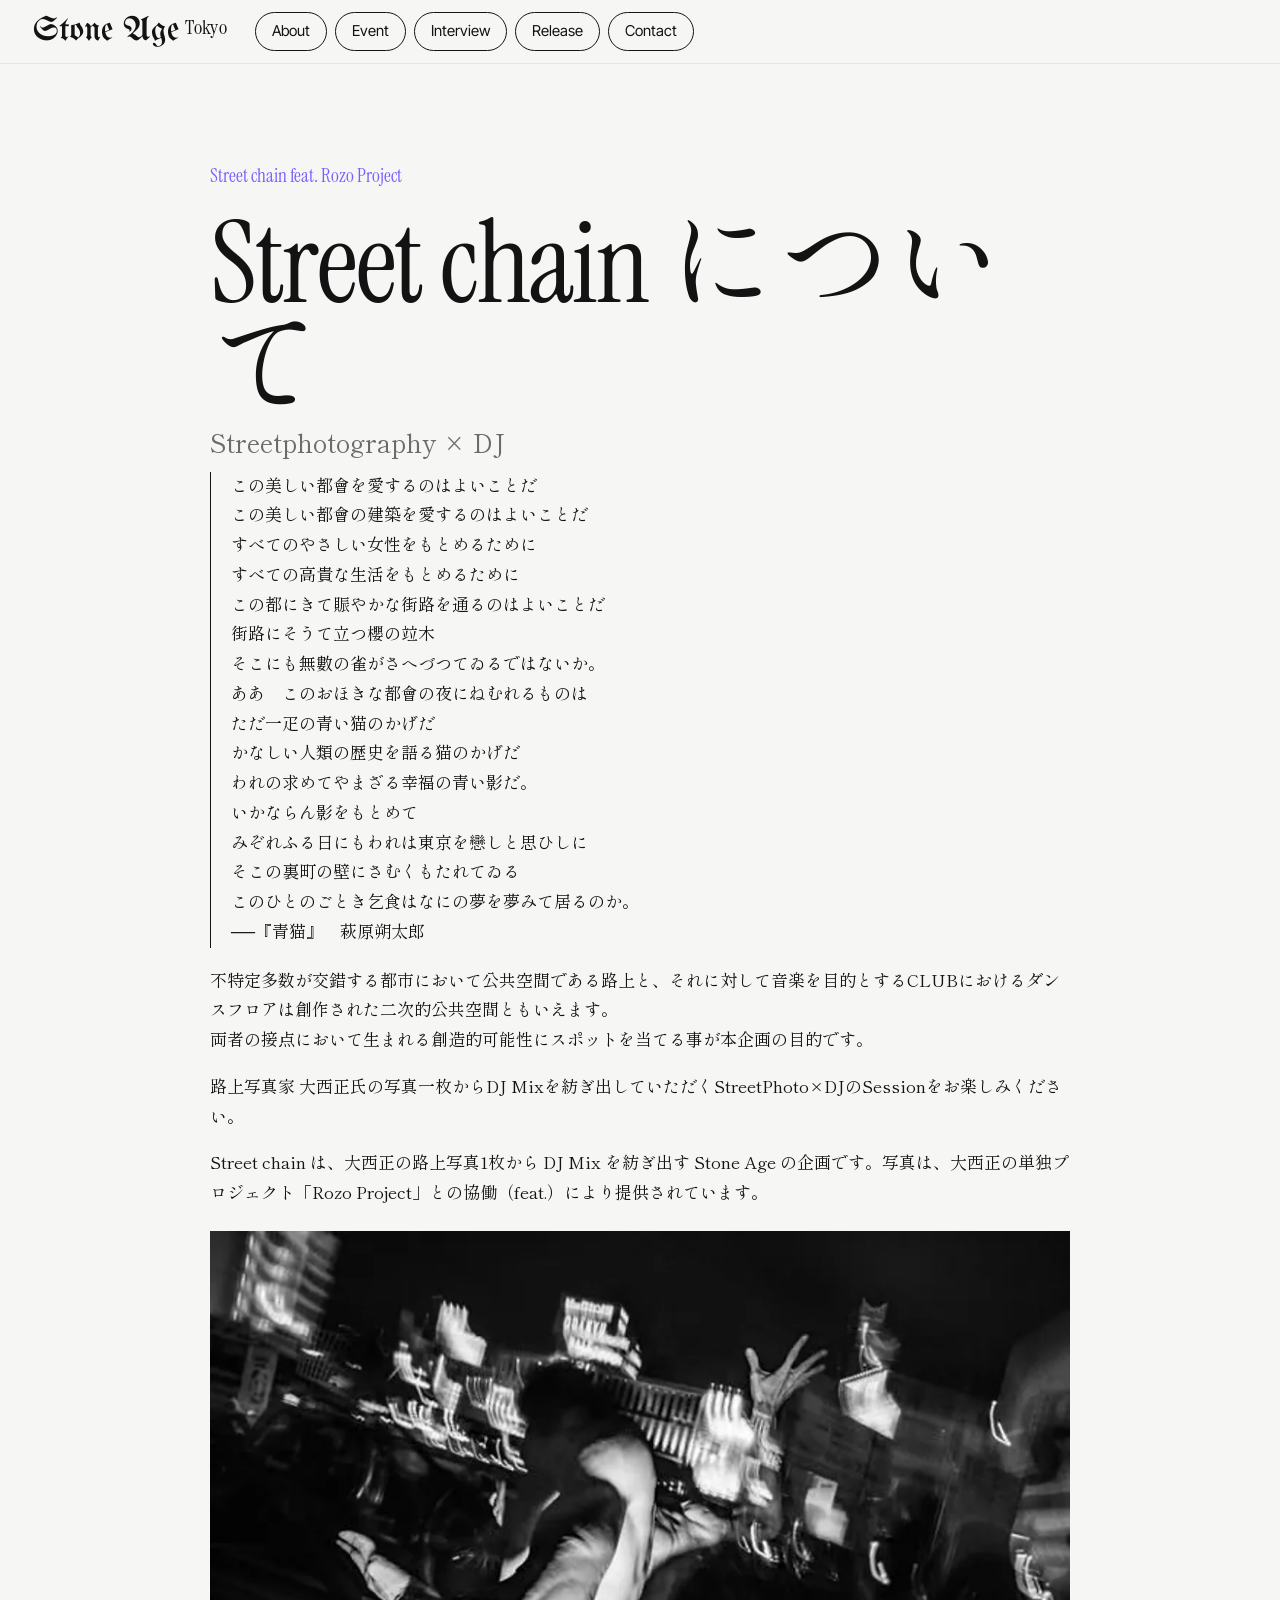
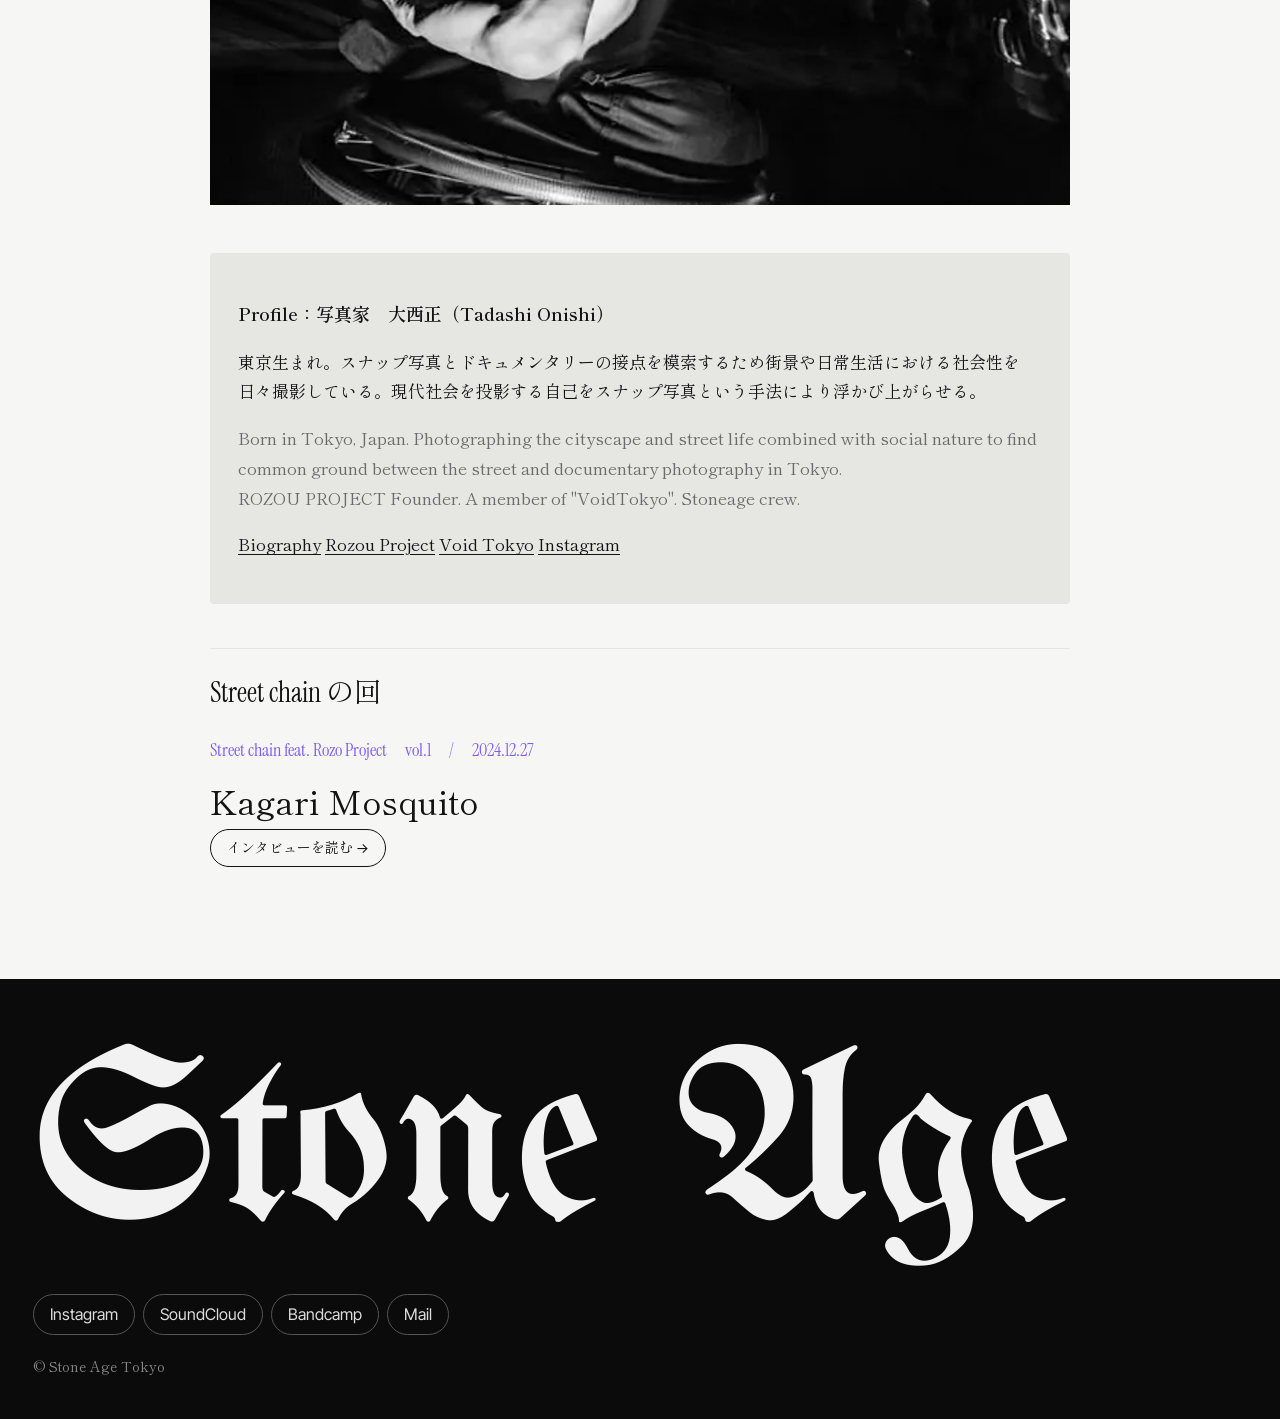
==== commit b7742a78: "Mixradio from Street Chain の記述を削除 Co-Authored-By: Claude Opus 5.5 <noreply@anthropic.com>" ====
--- a/interview/index.html
+++ b/interview/index.html
@@ -54,7 +54,7 @@
         <p>不特定多数が交錯する都市において公共空間である路上と、それに対して音楽を目的とするCLUBにおけるダンスフロアは創作された二次的公共空間ともいえます。<br>
         両者の接点において生まれる創造的可能性にスポットを当てる事が本企画の目的です。</p>
         <p>路上写真家 大西正氏の写真一枚からDJ Mixを紡ぎ出していただくStreetPhoto×DJのSessionをお楽しみください。</p>
-        <p>Street chain は、2020年の「Mixradio from Street Chain」から続く Stone Age の企画です。写真は、大西正の単独プロジェクト「Rozo Project」との協働（feat.）により提供されています。</p>
+        <p>Street chain は、大西正の路上写真1枚から DJ Mix を紡ぎ出す Stone Age の企画です。写真は、大西正の単独プロジェクト「Rozo Project」との協働（feat.）により提供されています。</p>
 
         <img src="../assets/img/rozou.webp" alt="大西正の路上写真" width="1770" height="1182" style="margin:24px 0">
 
